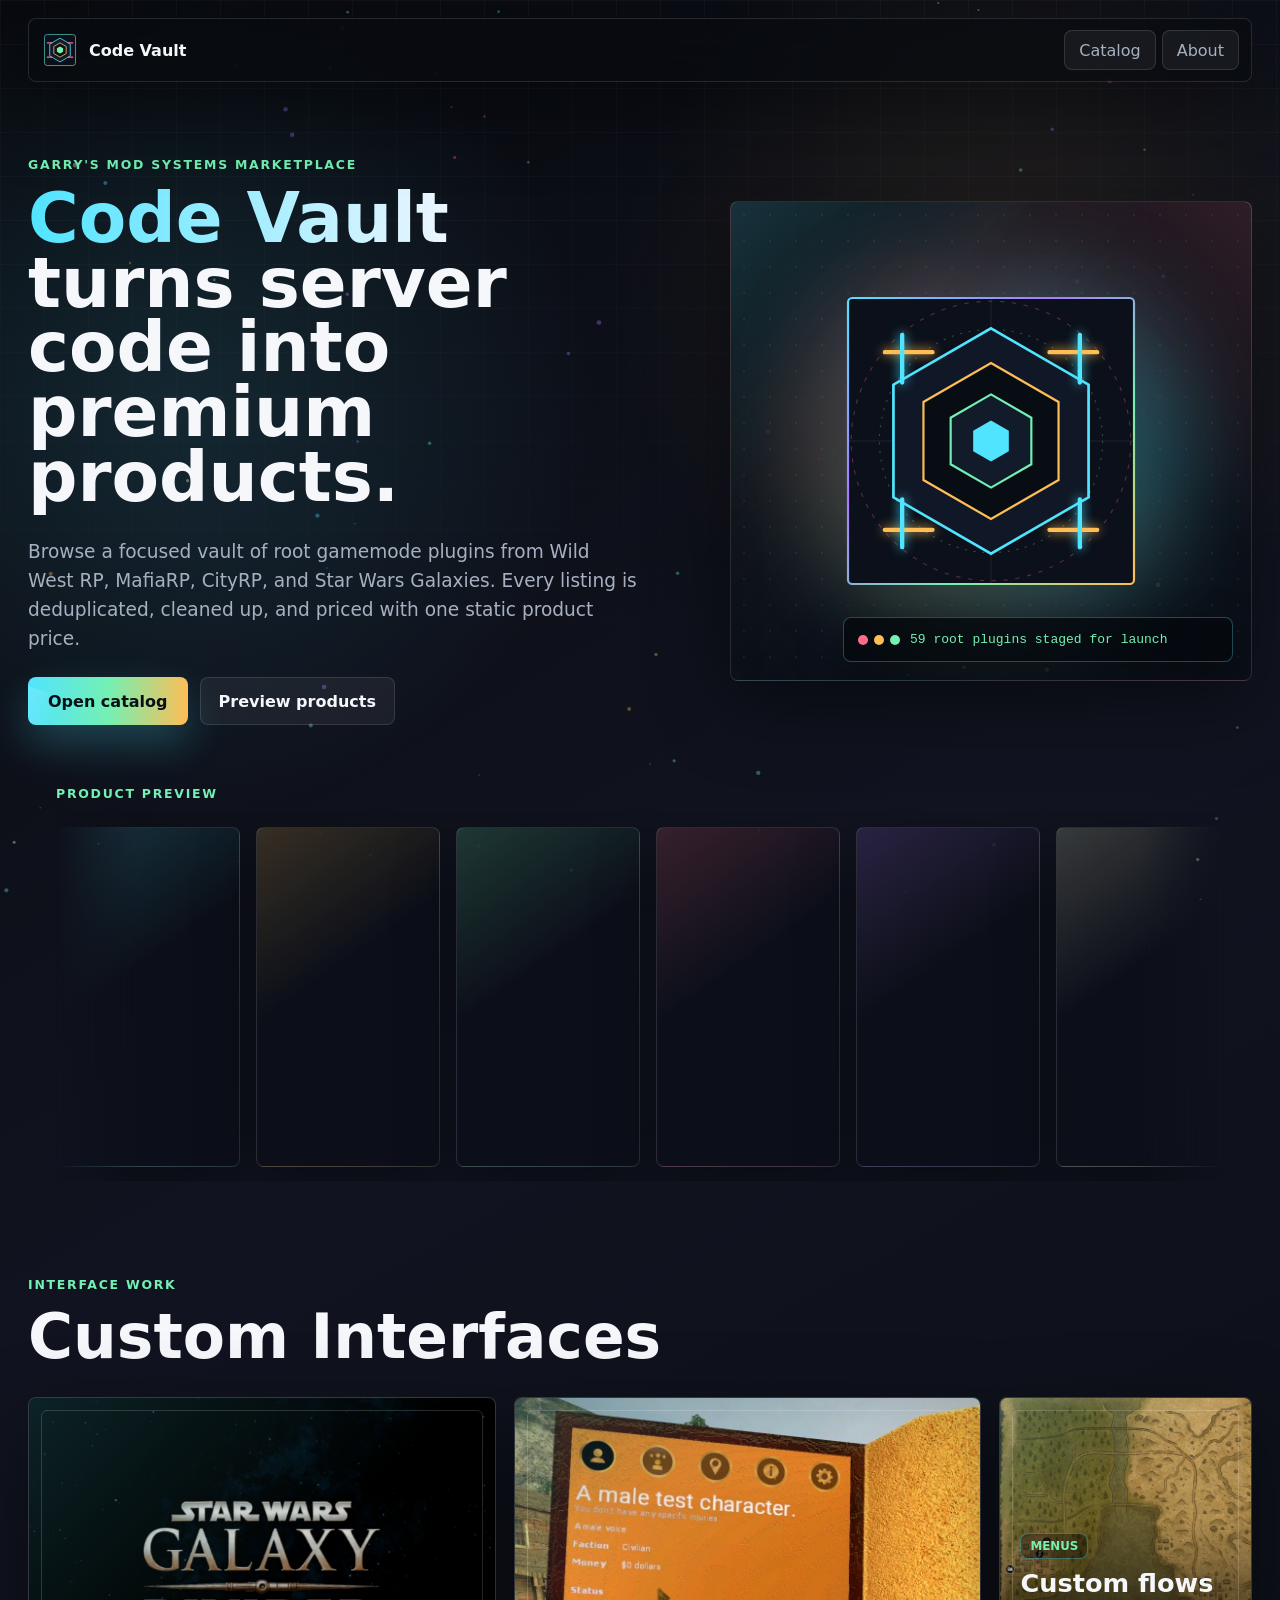
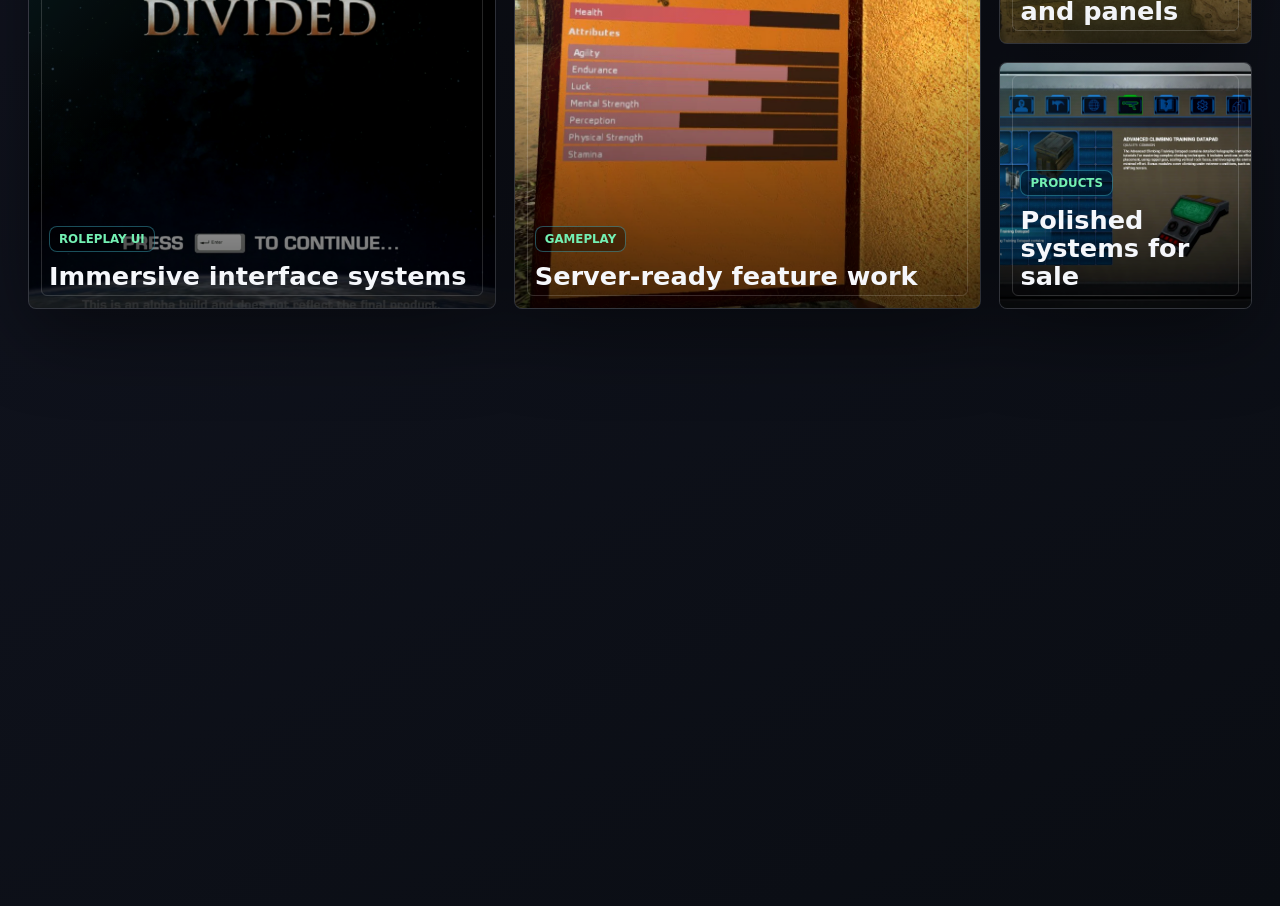
==== index.html @ c1f747a9 "Add files via upload" ====
<!doctype html>
<html lang="en">
  <head>
    <meta charset="utf-8" />
    <meta name="viewport" content="width=device-width, initial-scale=1" />
    <title>Code Vault</title>
    <meta name="description" content="Premium Garry's Mod roleplay systems, interfaces, and gameplay plugins from Code Vault." />
    <link rel="stylesheet" href="./styles.css" />
  </head>
  <body data-page="home">
    <canvas id="particle-field" aria-hidden="true"></canvas>
    <div class="scanline" aria-hidden="true"></div>
    <header class="site-shell hero">
      <nav class="topbar" aria-label="Code Vault navigation">
        <a class="brand" href="./index.html" aria-label="Code Vault home"><img src="./assets/plugin-vault-mark.svg" alt="" /><span>Code Vault</span></a>
        <div class="nav-actions"><a href="./catalog.html">Catalog</a><a href="#about">About</a></div>
      </nav>
      <section id="top" class="hero-grid home-hero-grid">
        <div class="hero-copy">
          <p class="eyebrow">Garry's Mod systems marketplace</p>
          <h1><span class="gradient-text">Code Vault</span> turns server code into premium products.</h1>
          <p class="hero-lede">Browse a focused vault of root gamemode plugins from Wild West RP, MafiaRP, CityRP, and Star Wars Galaxies. Every listing is deduplicated, cleaned up, and priced with one static product price.</p>
          <div class="hero-actions"><a class="shimmer-button" href="./catalog.html"><span>Open catalog</span></a><a class="ghost-button" href="#showcase">Preview products</a></div>
        </div>
        <div class="vault-visual home-vault" aria-label="Animated Code Vault graphic"><div class="border-beam"></div><img src="./assets/plugin-vault-core.svg" alt="" /><div class="terminal-card" aria-hidden="true"><span class="terminal-dot"></span><code id="terminal-line">59 root plugins staged for launch</code></div></div>
      </section>
      <div class="hero-product-preview centered-product-preview" id="showcase">
        <p class="eyebrow">Product preview</p>
        <section class="hero-carousel carousel-shell auto-carousel wide-carousel" aria-label="Featured product carousel">
          <div class="carousel-window"><div class="carousel-track auto-rail" data-carousel-track><article class="product-card visible carousel-card" style="--card-color: 80, 228, 255" data-product-card data-name="horses" data-price-min="24.99" data-status="storefront" data-search="horses rideable horses with saddlebag storage. frontier wwrp / wildwestrp / frontier_horses $24.99 wildwestrp">
  <div class="card-topline"><span class="product-icon"><svg viewBox="0 0 24 24" role="img" aria-hidden="true" fill="currentColor"><path d="M5 11 7 6h10l2 5 2 1v6h-2a2 2 0 0 1-4 0H9a2 2 0 0 1-4 0H3v-6l2-1Zm3-3-1.1 3h10.2L16 8H8Z"/></svg></span><span class="product-price">$24.99</span></div>
  <h3>Horses</h3>
  <p>Rideable horses with saddlebag storage.</p>
  <div class="product-meta"><span>wildwestrp</span><span>storefront</span></div>
  <button class="card-button" type="button" data-product-detail data-name="Horses" data-description="Rideable horses with saddlebag storage." data-price="$24.99" data-found="Frontier WWRP / wildwestrp / frontier_horses" data-notes="Root gamemode plugin.">View details</button>
</article>
<article class="product-card visible carousel-card" style="--card-color: 255, 189, 85" data-product-card data-name="guilds" data-price-min="24.99" data-status="storefront" data-search="guilds adds a custom player-facing interface/menu layer. wild west rp / wildwestrp / guilds $24.99 wildwestrp">
  <div class="card-topline"><span class="product-icon"><svg viewBox="0 0 24 24" role="img" aria-hidden="true" fill="currentColor"><path d="M4 12a8 8 0 1 1 16 0h-3a5 5 0 1 0-10 0H4Zm7 1h2v7h-2v-7Zm-5 2h3v5H6v-5Zm9 0h3v5h-3v-5Z"/></svg></span><span class="product-price">$24.99</span></div>
  <h3>Guilds</h3>
  <p>Adds a custom player-facing interface/menu layer.</p>
  <div class="product-meta"><span>wildwestrp</span><span>storefront</span></div>
  <button class="card-button" type="button" data-product-detail data-name="Guilds" data-description="Adds a custom player-facing interface/menu layer." data-price="$24.99" data-found="Wild West RP / wildwestrp / guilds" data-notes="Root gamemode plugin.">View details</button>
</article>
<article class="product-card visible carousel-card" style="--card-color: 115, 240, 179" data-product-card data-name="role-based character limits" data-price-min="24.99" data-status="storefront" data-search="role-based character limits overrides default character slot limits based on user group. frontier wwrp / wildwestrp-helixmain / charlimit $24.99 wildwestrp-helixmain">
  <div class="card-topline"><span class="product-icon"><svg viewBox="0 0 24 24" role="img" aria-hidden="true" fill="currentColor"><path d="M5 4h14v14H5V4Zm3 3v8h8V7H8Zm2 2h4v4h-4V9ZM3 20h18v2H3v-2Z"/></svg></span><span class="product-price">$24.99</span></div>
  <h3>Role-Based Character Limits</h3>
  <p>Overrides default character slot limits based on user group.</p>
  <div class="product-meta"><span>wildwestrp-helixmain</span><span>storefront</span></div>
  <button class="card-button" type="button" data-product-detail data-name="Role-Based Character Limits" data-description="Overrides default character slot limits based on user group." data-price="$24.99" data-found="Frontier WWRP / wildwestrp-helixmain / charlimit" data-notes="Root gamemode plugin.">View details</button>
</article>
<article class="product-card visible carousel-card" style="--card-color: 255, 107, 139" data-product-card data-name="group manager" data-price-min="24.99" data-status="storefront" data-search="group manager allow players to create their own in-game groups with custom name and roles. mafiarp / mafia_roleplay / groupmanager $24.99 mafia_roleplay">
  <div class="card-topline"><span class="product-icon"><svg viewBox="0 0 24 24" role="img" aria-hidden="true" fill="currentColor"><path d="M5 4h14v14H5V4Zm3 3v8h8V7H8Zm2 2h4v4h-4V9ZM3 20h18v2H3v-2Z"/></svg></span><span class="product-price">$24.99</span></div>
  <h3>Group Manager</h3>
  <p>Allow players to create their own in-game groups with custom name and roles.</p>
  <div class="product-meta"><span>mafia_roleplay</span><span>storefront</span></div>
  <button class="card-button" type="button" data-product-detail data-name="Group Manager" data-description="Allow players to create their own in-game groups with custom name and roles." data-price="$24.99" data-found="MafiaRP / mafia_roleplay / groupmanager" data-notes="Root gamemode plugin.">View details</button>
</article>
<article class="product-card visible carousel-card" style="--card-color: 169, 121, 255" data-product-card data-name="cocaine system" data-price-min="24.99" data-status="storefront" data-search="cocaine system adds cocaine system. mafiarp / mafia_roleplay / mafiarp_cocaine $24.99 mafia_roleplay">
  <div class="card-topline"><span class="product-icon"><svg viewBox="0 0 24 24" role="img" aria-hidden="true" fill="currentColor"><path d="M6 3h5l2 4-5 9H3l5-9-2-4Zm9 3 6 6-9 9-3-3 9-9-3-3Z"/></svg></span><span class="product-price">$24.99</span></div>
  <h3>Cocaine System</h3>
  <p>Adds cocaine system.</p>
  <div class="product-meta"><span>mafia_roleplay</span><span>storefront</span></div>
  <button class="card-button" type="button" data-product-detail data-name="Cocaine System" data-description="Adds cocaine system." data-price="$24.99" data-found="MafiaRP / mafia_roleplay / mafiarp_cocaine" data-notes="Root gamemode plugin.">View details</button>
</article>
<article class="product-card visible carousel-card" style="--card-color: 255, 247, 209" data-product-card data-name="mafiarp crafting" data-price-min="24.99" data-status="storefront" data-search="mafiarp crafting adds a better crafting solution to helix. mafiarp / mafia_roleplay / mafiarp_crafting $24.99 mafia_roleplay">
  <div class="card-topline"><span class="product-icon"><svg viewBox="0 0 24 24" role="img" aria-hidden="true" fill="currentColor"><path d="M6 3h5l2 4-5 9H3l5-9-2-4Zm9 3 6 6-9 9-3-3 9-9-3-3Z"/></svg></span><span class="product-price">$24.99</span></div>
  <h3>MafiaRP Crafting</h3>
  <p>Adds a better crafting solution to helix.</p>
  <div class="product-meta"><span>mafia_roleplay</span><span>storefront</span></div>
  <button class="card-button" type="button" data-product-detail data-name="MafiaRP Crafting" data-description="Adds a better crafting solution to helix." data-price="$24.99" data-found="MafiaRP / mafia_roleplay / mafiarp_crafting" data-notes="Root gamemode plugin.">View details</button>
</article>
<article class="product-card visible carousel-card" style="--card-color: 80, 228, 255" data-product-card data-name="meth system" data-price-min="24.99" data-status="storefront" data-search="meth system adds meth system. mafiarp / mafia_roleplay / mafiarp_meth $24.99 mafia_roleplay">
  <div class="card-topline"><span class="product-icon"><svg viewBox="0 0 24 24" role="img" aria-hidden="true" fill="currentColor"><path d="M6 3h5l2 4-5 9H3l5-9-2-4Zm9 3 6 6-9 9-3-3 9-9-3-3Z"/></svg></span><span class="product-price">$24.99</span></div>
  <h3>Meth System</h3>
  <p>Adds meth system.</p>
  <div class="product-meta"><span>mafia_roleplay</span><span>storefront</span></div>
  <button class="card-button" type="button" data-product-detail data-name="Meth System" data-description="Adds meth system." data-price="$24.99" data-found="MafiaRP / mafia_roleplay / mafiarp_meth" data-notes="Root gamemode plugin.">View details</button>
</article>
<article class="product-card visible carousel-card" style="--card-color: 255, 189, 85" data-product-card data-name="police armory" data-price-min="24.99" data-status="storefront" data-search="police armory provides a role-based armory with rank/flag restrictions. mafiarp / mafia_roleplay / mafiarp_police_armory $24.99 mafia_roleplay">
  <div class="card-topline"><span class="product-icon"><svg viewBox="0 0 24 24" role="img" aria-hidden="true" fill="currentColor"><path d="M12 2 5 5v5c0 4.4 2.8 8.4 7 10 4.2-1.6 7-5.6 7-10V5l-7-3Zm0 3 4 1.7V10c0 3-1.5 5.8-4 7.2C9.5 15.8 8 13 8 10V6.7L12 5Z"/></svg></span><span class="product-price">$24.99</span></div>
  <h3>Police Armory</h3>
  <p>Provides a role-based armory with rank/flag restrictions.</p>
  <div class="product-meta"><span>mafia_roleplay</span><span>storefront</span></div>
  <button class="card-button" type="button" data-product-detail data-name="Police Armory" data-description="Provides a role-based armory with rank/flag restrictions." data-price="$24.99" data-found="MafiaRP / mafia_roleplay / mafiarp_police_armory" data-notes="Root gamemode plugin.">View details</button>
</article>
<article class="product-card visible carousel-card" style="--card-color: 115, 240, 179" data-product-card data-name="police cad/interaction" data-price-min="24.99" data-status="storefront" data-search="police cad/interaction adds police cad/interaction functionality for the gamemode. mafiarp / mafia_roleplay / mafiarp_police_system $24.99 mafia_roleplay">
  <div class="card-topline"><span class="product-icon"><svg viewBox="0 0 24 24" role="img" aria-hidden="true" fill="currentColor"><path d="M12 2 5 5v5c0 4.4 2.8 8.4 7 10 4.2-1.6 7-5.6 7-10V5l-7-3Zm0 3 4 1.7V10c0 3-1.5 5.8-4 7.2C9.5 15.8 8 13 8 10V6.7L12 5Z"/></svg></span><span class="product-price">$24.99</span></div>
  <h3>Police CAD/Interaction</h3>
  <p>Adds police cad/interaction functionality for the gamemode.</p>
  <div class="product-meta"><span>mafia_roleplay</span><span>storefront</span></div>
  <button class="card-button" type="button" data-product-detail data-name="Police CAD/Interaction" data-description="Adds police cad/interaction functionality for the gamemode." data-price="$24.99" data-found="MafiaRP / mafia_roleplay / mafiarp_police_system" data-notes="Root gamemode plugin.">View details</button>
</article>
<article class="product-card visible carousel-card" style="--card-color: 255, 107, 139" data-product-card data-name="properties system" data-price-min="24.99" data-status="storefront" data-search="properties system adds properties system functionality for the gamemode. mafiarp / mafia_roleplay / mafiarp_property_system $24.99 mafia_roleplay">
  <div class="card-topline"><span class="product-icon"><svg viewBox="0 0 24 24" role="img" aria-hidden="true" fill="currentColor"><path d="M5 4h14v14H5V4Zm3 3v8h8V7H8Zm2 2h4v4h-4V9ZM3 20h18v2H3v-2Z"/></svg></span><span class="product-price">$24.99</span></div>
  <h3>Properties System</h3>
  <p>Adds properties system functionality for the gamemode.</p>
  <div class="product-meta"><span>mafia_roleplay</span><span>storefront</span></div>
  <button class="card-button" type="button" data-product-detail data-name="Properties System" data-description="Adds properties system functionality for the gamemode." data-price="$24.99" data-found="MafiaRP / mafia_roleplay / mafiarp_property_system" data-notes="Root gamemode plugin.">View details</button>
</article>
<article class="product-card visible carousel-card" style="--card-color: 169, 121, 255" data-product-card data-name="telecommunications" data-price-min="24.99" data-status="storefront" data-search="telecommunications adds phones, pagers, payphones and more. mafiarp / mafia_roleplay / mafiarp_radio $24.99 mafia_roleplay">
  <div class="card-topline"><span class="product-icon"><svg viewBox="0 0 24 24" role="img" aria-hidden="true" fill="currentColor"><path d="M5 4h14v14H5V4Zm3 3v8h8V7H8Zm2 2h4v4h-4V9ZM3 20h18v2H3v-2Z"/></svg></span><span class="product-price">$24.99</span></div>
  <h3>Telecommunications</h3>
  <p>Adds phones, pagers, payphones and more.</p>
  <div class="product-meta"><span>mafia_roleplay</span><span>storefront</span></div>
  <button class="card-button" type="button" data-product-detail data-name="Telecommunications" data-description="Adds phones, pagers, payphones and more." data-price="$24.99" data-found="MafiaRP / mafia_roleplay / mafiarp_radio" data-notes="Root gamemode plugin.">View details</button>
</article>
<article class="product-card visible carousel-card" style="--card-color: 255, 247, 209" data-product-card data-name="realistic bank" data-price-min="24.99" data-status="storefront" data-search="realistic bank adds realistic bank functionality for the gamemode. mafiarp / mafia_roleplay / realistic_bank $24.99 mafia_roleplay">
  <div class="card-topline"><span class="product-icon"><svg viewBox="0 0 24 24" role="img" aria-hidden="true" fill="currentColor"><path d="M12 2 4 5v6c0 5 3.4 8.4 8 11 4.6-2.6 8-6 8-11V5l-8-3Zm0 4 4 1.5V11c0 2.7-1.5 4.8-4 6.6-2.5-1.8-4-3.9-4-6.6V7.5L12 6Z"/></svg></span><span class="product-price">$24.99</span></div>
  <h3>Realistic Bank</h3>
  <p>Adds realistic bank functionality for the gamemode.</p>
  <div class="product-meta"><span>mafia_roleplay</span><span>storefront</span></div>
  <button class="card-button" type="button" data-product-detail data-name="Realistic Bank" data-description="Adds realistic bank functionality for the gamemode." data-price="$24.99" data-found="MafiaRP / mafia_roleplay / realistic_bank" data-notes="Root gamemode plugin.">View details</button>
</article>
<article class="product-card visible carousel-card" style="--card-color: 80, 228, 255" data-product-card aria-hidden="true" data-name="horses" data-price-min="24.99" data-status="storefront" data-search="horses rideable horses with saddlebag storage. frontier wwrp / wildwestrp / frontier_horses $24.99 wildwestrp">
  <div class="card-topline"><span class="product-icon"><svg viewBox="0 0 24 24" role="img" aria-hidden="true" fill="currentColor"><path d="M5 11 7 6h10l2 5 2 1v6h-2a2 2 0 0 1-4 0H9a2 2 0 0 1-4 0H3v-6l2-1Zm3-3-1.1 3h10.2L16 8H8Z"/></svg></span><span class="product-price">$24.99</span></div>
  <h3>Horses</h3>
  <p>Rideable horses with saddlebag storage.</p>
  <div class="product-meta"><span>wildwestrp</span><span>storefront</span></div>
  <button class="card-button" type="button" data-product-detail data-name="Horses" data-description="Rideable horses with saddlebag storage." data-price="$24.99" data-found="Frontier WWRP / wildwestrp / frontier_horses" data-notes="Root gamemode plugin.">View details</button>
</article>
<article class="product-card visible carousel-card" style="--card-color: 255, 189, 85" data-product-card aria-hidden="true" data-name="guilds" data-price-min="24.99" data-status="storefront" data-search="guilds adds a custom player-facing interface/menu layer. wild west rp / wildwestrp / guilds $24.99 wildwestrp">
  <div class="card-topline"><span class="product-icon"><svg viewBox="0 0 24 24" role="img" aria-hidden="true" fill="currentColor"><path d="M4 12a8 8 0 1 1 16 0h-3a5 5 0 1 0-10 0H4Zm7 1h2v7h-2v-7Zm-5 2h3v5H6v-5Zm9 0h3v5h-3v-5Z"/></svg></span><span class="product-price">$24.99</span></div>
  <h3>Guilds</h3>
  <p>Adds a custom player-facing interface/menu layer.</p>
  <div class="product-meta"><span>wildwestrp</span><span>storefront</span></div>
  <button class="card-button" type="button" data-product-detail data-name="Guilds" data-description="Adds a custom player-facing interface/menu layer." data-price="$24.99" data-found="Wild West RP / wildwestrp / guilds" data-notes="Root gamemode plugin.">View details</button>
</article>
<article class="product-card visible carousel-card" style="--card-color: 115, 240, 179" data-product-card aria-hidden="true" data-name="role-based character limits" data-price-min="24.99" data-status="storefront" data-search="role-based character limits overrides default character slot limits based on user group. frontier wwrp / wildwestrp-helixmain / charlimit $24.99 wildwestrp-helixmain">
  <div class="card-topline"><span class="product-icon"><svg viewBox="0 0 24 24" role="img" aria-hidden="true" fill="currentColor"><path d="M5 4h14v14H5V4Zm3 3v8h8V7H8Zm2 2h4v4h-4V9ZM3 20h18v2H3v-2Z"/></svg></span><span class="product-price">$24.99</span></div>
  <h3>Role-Based Character Limits</h3>
  <p>Overrides default character slot limits based on user group.</p>
  <div class="product-meta"><span>wildwestrp-helixmain</span><span>storefront</span></div>
  <button class="card-button" type="button" data-product-detail data-name="Role-Based Character Limits" data-description="Overrides default character slot limits based on user group." data-price="$24.99" data-found="Frontier WWRP / wildwestrp-helixmain / charlimit" data-notes="Root gamemode plugin.">View details</button>
</article>
<article class="product-card visible carousel-card" style="--card-color: 255, 107, 139" data-product-card aria-hidden="true" data-name="group manager" data-price-min="24.99" data-status="storefront" data-search="group manager allow players to create their own in-game groups with custom name and roles. mafiarp / mafia_roleplay / groupmanager $24.99 mafia_roleplay">
  <div class="card-topline"><span class="product-icon"><svg viewBox="0 0 24 24" role="img" aria-hidden="true" fill="currentColor"><path d="M5 4h14v14H5V4Zm3 3v8h8V7H8Zm2 2h4v4h-4V9ZM3 20h18v2H3v-2Z"/></svg></span><span class="product-price">$24.99</span></div>
  <h3>Group Manager</h3>
  <p>Allow players to create their own in-game groups with custom name and roles.</p>
  <div class="product-meta"><span>mafia_roleplay</span><span>storefront</span></div>
  <button class="card-button" type="button" data-product-detail data-name="Group Manager" data-description="Allow players to create their own in-game groups with custom name and roles." data-price="$24.99" data-found="MafiaRP / mafia_roleplay / groupmanager" data-notes="Root gamemode plugin.">View details</button>
</article>
<article class="product-card visible carousel-card" style="--card-color: 169, 121, 255" data-product-card aria-hidden="true" data-name="cocaine system" data-price-min="24.99" data-status="storefront" data-search="cocaine system adds cocaine system. mafiarp / mafia_roleplay / mafiarp_cocaine $24.99 mafia_roleplay">
  <div class="card-topline"><span class="product-icon"><svg viewBox="0 0 24 24" role="img" aria-hidden="true" fill="currentColor"><path d="M6 3h5l2 4-5 9H3l5-9-2-4Zm9 3 6 6-9 9-3-3 9-9-3-3Z"/></svg></span><span class="product-price">$24.99</span></div>
  <h3>Cocaine System</h3>
  <p>Adds cocaine system.</p>
  <div class="product-meta"><span>mafia_roleplay</span><span>storefront</span></div>
  <button class="card-button" type="button" data-product-detail data-name="Cocaine System" data-description="Adds cocaine system." data-price="$24.99" data-found="MafiaRP / mafia_roleplay / mafiarp_cocaine" data-notes="Root gamemode plugin.">View details</button>
</article>
<article class="product-card visible carousel-card" style="--card-color: 255, 247, 209" data-product-card aria-hidden="true" data-name="mafiarp crafting" data-price-min="24.99" data-status="storefront" data-search="mafiarp crafting adds a better crafting solution to helix. mafiarp / mafia_roleplay / mafiarp_crafting $24.99 mafia_roleplay">
  <div class="card-topline"><span class="product-icon"><svg viewBox="0 0 24 24" role="img" aria-hidden="true" fill="currentColor"><path d="M6 3h5l2 4-5 9H3l5-9-2-4Zm9 3 6 6-9 9-3-3 9-9-3-3Z"/></svg></span><span class="product-price">$24.99</span></div>
  <h3>MafiaRP Crafting</h3>
  <p>Adds a better crafting solution to helix.</p>
  <div class="product-meta"><span>mafia_roleplay</span><span>storefront</span></div>
  <button class="card-button" type="button" data-product-detail data-name="MafiaRP Crafting" data-description="Adds a better crafting solution to helix." data-price="$24.99" data-found="MafiaRP / mafia_roleplay / mafiarp_crafting" data-notes="Root gamemode plugin.">View details</button>
</article>
<article class="product-card visible carousel-card" style="--card-color: 80, 228, 255" data-product-card aria-hidden="true" data-name="meth system" data-price-min="24.99" data-status="storefront" data-search="meth system adds meth system. mafiarp / mafia_roleplay / mafiarp_meth $24.99 mafia_roleplay">
  <div class="card-topline"><span class="product-icon"><svg viewBox="0 0 24 24" role="img" aria-hidden="true" fill="currentColor"><path d="M6 3h5l2 4-5 9H3l5-9-2-4Zm9 3 6 6-9 9-3-3 9-9-3-3Z"/></svg></span><span class="product-price">$24.99</span></div>
  <h3>Meth System</h3>
  <p>Adds meth system.</p>
  <div class="product-meta"><span>mafia_roleplay</span><span>storefront</span></div>
  <button class="card-button" type="button" data-product-detail data-name="Meth System" data-description="Adds meth system." data-price="$24.99" data-found="MafiaRP / mafia_roleplay / mafiarp_meth" data-notes="Root gamemode plugin.">View details</button>
</article>
<article class="product-card visible carousel-card" style="--card-color: 255, 189, 85" data-product-card aria-hidden="true" data-name="police armory" data-price-min="24.99" data-status="storefront" data-search="police armory provides a role-based armory with rank/flag restrictions. mafiarp / mafia_roleplay / mafiarp_police_armory $24.99 mafia_roleplay">
  <div class="card-topline"><span class="product-icon"><svg viewBox="0 0 24 24" role="img" aria-hidden="true" fill="currentColor"><path d="M12 2 5 5v5c0 4.4 2.8 8.4 7 10 4.2-1.6 7-5.6 7-10V5l-7-3Zm0 3 4 1.7V10c0 3-1.5 5.8-4 7.2C9.5 15.8 8 13 8 10V6.7L12 5Z"/></svg></span><span class="product-price">$24.99</span></div>
  <h3>Police Armory</h3>
  <p>Provides a role-based armory with rank/flag restrictions.</p>
  <div class="product-meta"><span>mafia_roleplay</span><span>storefront</span></div>
  <button class="card-button" type="button" data-product-detail data-name="Police Armory" data-description="Provides a role-based armory with rank/flag restrictions." data-price="$24.99" data-found="MafiaRP / mafia_roleplay / mafiarp_police_armory" data-notes="Root gamemode plugin.">View details</button>
</article>
<article class="product-card visible carousel-card" style="--card-color: 115, 240, 179" data-product-card aria-hidden="true" data-name="police cad/interaction" data-price-min="24.99" data-status="storefront" data-search="police cad/interaction adds police cad/interaction functionality for the gamemode. mafiarp / mafia_roleplay / mafiarp_police_system $24.99 mafia_roleplay">
  <div class="card-topline"><span class="product-icon"><svg viewBox="0 0 24 24" role="img" aria-hidden="true" fill="currentColor"><path d="M12 2 5 5v5c0 4.4 2.8 8.4 7 10 4.2-1.6 7-5.6 7-10V5l-7-3Zm0 3 4 1.7V10c0 3-1.5 5.8-4 7.2C9.5 15.8 8 13 8 10V6.7L12 5Z"/></svg></span><span class="product-price">$24.99</span></div>
  <h3>Police CAD/Interaction</h3>
  <p>Adds police cad/interaction functionality for the gamemode.</p>
  <div class="product-meta"><span>mafia_roleplay</span><span>storefront</span></div>
  <button class="card-button" type="button" data-product-detail data-name="Police CAD/Interaction" data-description="Adds police cad/interaction functionality for the gamemode." data-price="$24.99" data-found="MafiaRP / mafia_roleplay / mafiarp_police_system" data-notes="Root gamemode plugin.">View details</button>
</article>
<article class="product-card visible carousel-card" style="--card-color: 255, 107, 139" data-product-card aria-hidden="true" data-name="properties system" data-price-min="24.99" data-status="storefront" data-search="properties system adds properties system functionality for the gamemode. mafiarp / mafia_roleplay / mafiarp_property_system $24.99 mafia_roleplay">
  <div class="card-topline"><span class="product-icon"><svg viewBox="0 0 24 24" role="img" aria-hidden="true" fill="currentColor"><path d="M5 4h14v14H5V4Zm3 3v8h8V7H8Zm2 2h4v4h-4V9ZM3 20h18v2H3v-2Z"/></svg></span><span class="product-price">$24.99</span></div>
  <h3>Properties System</h3>
  <p>Adds properties system functionality for the gamemode.</p>
  <div class="product-meta"><span>mafia_roleplay</span><span>storefront</span></div>
  <button class="card-button" type="button" data-product-detail data-name="Properties System" data-description="Adds properties system functionality for the gamemode." data-price="$24.99" data-found="MafiaRP / mafia_roleplay / mafiarp_property_system" data-notes="Root gamemode plugin.">View details</button>
</article>
<article class="product-card visible carousel-card" style="--card-color: 169, 121, 255" data-product-card aria-hidden="true" data-name="telecommunications" data-price-min="24.99" data-status="storefront" data-search="telecommunications adds phones, pagers, payphones and more. mafiarp / mafia_roleplay / mafiarp_radio $24.99 mafia_roleplay">
  <div class="card-topline"><span class="product-icon"><svg viewBox="0 0 24 24" role="img" aria-hidden="true" fill="currentColor"><path d="M5 4h14v14H5V4Zm3 3v8h8V7H8Zm2 2h4v4h-4V9ZM3 20h18v2H3v-2Z"/></svg></span><span class="product-price">$24.99</span></div>
  <h3>Telecommunications</h3>
  <p>Adds phones, pagers, payphones and more.</p>
  <div class="product-meta"><span>mafia_roleplay</span><span>storefront</span></div>
  <button class="card-button" type="button" data-product-detail data-name="Telecommunications" data-description="Adds phones, pagers, payphones and more." data-price="$24.99" data-found="MafiaRP / mafia_roleplay / mafiarp_radio" data-notes="Root gamemode plugin.">View details</button>
</article>
<article class="product-card visible carousel-card" style="--card-color: 255, 247, 209" data-product-card aria-hidden="true" data-name="realistic bank" data-price-min="24.99" data-status="storefront" data-search="realistic bank adds realistic bank functionality for the gamemode. mafiarp / mafia_roleplay / realistic_bank $24.99 mafia_roleplay">
  <div class="card-topline"><span class="product-icon"><svg viewBox="0 0 24 24" role="img" aria-hidden="true" fill="currentColor"><path d="M12 2 4 5v6c0 5 3.4 8.4 8 11 4.6-2.6 8-6 8-11V5l-8-3Zm0 4 4 1.5V11c0 2.7-1.5 4.8-4 6.6-2.5-1.8-4-3.9-4-6.6V7.5L12 6Z"/></svg></span><span class="product-price">$24.99</span></div>
  <h3>Realistic Bank</h3>
  <p>Adds realistic bank functionality for the gamemode.</p>
  <div class="product-meta"><span>mafia_roleplay</span><span>storefront</span></div>
  <button class="card-button" type="button" data-product-detail data-name="Realistic Bank" data-description="Adds realistic bank functionality for the gamemode." data-price="$24.99" data-found="MafiaRP / mafia_roleplay / realistic_bank" data-notes="Root gamemode plugin.">View details</button>
</article></div></div>
        </section>
      </div>

    </header>
    <main>
      <section class="site-shell section-head work-head" id="work"><p class="eyebrow">Interface work</p><h2>Custom Interfaces</h2></section>
      <section class="site-shell work-gallery" aria-label="Code Vault work preview gallery">
        <figure class="work-shot work-shot-large"><img src="./assets/img/8.webp" alt="Custom roleplay interface preview" loading="lazy" /><figcaption><span>Roleplay UI</span><strong>Immersive interface systems</strong></figcaption></figure>
        <figure class="work-shot work-shot-tall"><img src="./assets/img/14.webp" alt="Gameplay system preview" loading="lazy" /><figcaption><span>Gameplay</span><strong>Server-ready feature work</strong></figcaption></figure>
        <figure class="work-shot"><img src="./assets/img/16.webp" alt="In-game menu preview" loading="lazy" /><figcaption><span>Menus</span><strong>Custom flows and panels</strong></figcaption></figure>
        <figure class="work-shot work-shot-wide"><img src="./assets/img/13.webp" alt="Custom product UI preview" loading="lazy" /><figcaption><span>Products</span><strong>Polished systems for sale</strong></figcaption></figure>
      </section>
      <section class="site-shell stats-band" aria-label="Code Vault summary"><div class="stat"><span class="stat-value">59</span><span class="stat-label">root plugins listed</span></div><div class="stat"><span class="stat-value">19</span><span class="stat-label">major systems</span></div><div class="stat"><span class="stat-value">5</span><span class="stat-label">gamemode sources</span></div><div class="stat"><span class="stat-value">1</span><span class="stat-label">static price each</span></div></section>
      <section class="site-shell launch-cta"><div><p class="eyebrow">Ready to browse</p><h2>See every approved root plugin in the catalog.</h2></div><a class="shimmer-button" href="./catalog.html"><span>View full catalog</span></a></section>
    </main>
    <dialog id="product-dialog"><button class="dialog-close" type="button" aria-label="Close product details"><svg viewBox="0 0 24 24" aria-hidden="true"><path d="M6.4 5 12 10.6 17.6 5 19 6.4 13.4 12 19 17.6 17.6 19 12 13.4 6.4 19 5 17.6 10.6 12 5 6.4 6.4 5Z"/></svg></button><div id="dialog-content"></div></dialog>
    <script src="./app.js?v=interfaces-15s" type="module"></script>
  </body>
</html>
---- styles.css ----
:root {
  color-scheme: dark;
  --bg: #080a0f;
  --panel: rgba(14, 18, 28, 0.78);
  --panel-strong: rgba(19, 25, 38, 0.95);
  --text: #f5f7fb;
  --muted: #a7b0c1;
  --line: rgba(255, 255, 255, 0.12);
  --cyan: #50e4ff;
  --amber: #ffbd55;
  --mint: #73f0b3;
  --rose: #ff6b8b;
  --violet: #a979ff;
  --radius: 8px;
  --shadow: 0 24px 80px rgba(0, 0, 0, 0.45);
  --shell: min(1320px, calc(100% - 56px));
  font-family:
    Inter, ui-sans-serif, system-ui, -apple-system, BlinkMacSystemFont, "Segoe UI",
    sans-serif;
}

* {
  box-sizing: border-box;
}

html {
  scroll-behavior: smooth;
}

body {
  margin: 0;
  min-height: 100vh;
  background:
    radial-gradient(circle at 14% 16%, rgba(80, 228, 255, 0.12), transparent 26rem),
    radial-gradient(circle at 78% 12%, rgba(255, 189, 85, 0.1), transparent 24rem),
    linear-gradient(150deg, #080a0f 0%, #111420 42%, #0a0d13 100%);
  color: var(--text);
  overflow-x: hidden;
}

body::before {
  position: fixed;
  inset: 0;
  z-index: -3;
  content: "";
  background-image:
    linear-gradient(rgba(255, 255, 255, 0.035) 1px, transparent 1px),
    linear-gradient(90deg, rgba(255, 255, 255, 0.035) 1px, transparent 1px);
  background-size: 44px 44px;
  mask-image: linear-gradient(to bottom, rgba(0, 0, 0, 0.85), transparent 88%);
}

a {
  color: inherit;
  text-decoration: none;
}

button,
input,
select {
  font: inherit;
}

button {
  cursor: pointer;
}

#particle-field {
  position: fixed;
  inset: 0;
  z-index: -2;
  opacity: 0.78;
}

.scanline {
  position: fixed;
  inset: 0;
  z-index: -1;
  pointer-events: none;
  background: linear-gradient(
    to bottom,
    transparent,
    transparent 48%,
    rgba(255, 255, 255, 0.035) 49%,
    transparent 50%,
    transparent
  );
  background-size: 100% 8px;
  opacity: 0.34;
}

.site-shell {
  width: var(--shell);
  margin-inline: auto;
}

.hero {
  padding-top: 18px;
}

.topbar {
  position: sticky;
  top: 14px;
  z-index: 10;
  display: flex;
  align-items: center;
  justify-content: space-between;
  min-height: 64px;
  padding: 10px 12px;
  border: 1px solid var(--line);
  border-radius: var(--radius);
  background: rgba(8, 10, 15, 0.7);
  backdrop-filter: blur(18px);
  box-shadow: var(--shadow);
}

.brand,
.nav-actions,
.hero-actions,
.card-topline,
.product-meta,
.segmented {
  display: flex;
  align-items: center;
}

.brand {
  gap: 10px;
  font-weight: 800;
  letter-spacing: 0;
}

.brand img {
  width: 38px;
  height: 38px;
}

.nav-actions {
  gap: 6px;
}

.nav-actions a,
.ghost-button,
.card-button,
.segmented button,
.select-box select {
  min-height: 40px;
  border: 1px solid var(--line);
  border-radius: var(--radius);
  color: var(--text);
  background: rgba(255, 255, 255, 0.055);
}

.nav-actions a {
  display: grid;
  place-items: center;
  padding: 0 14px;
  color: var(--muted);
  transition: color 180ms ease, border-color 180ms ease, background 180ms ease;
}

.nav-actions a:hover {
  color: var(--text);
  border-color: rgba(80, 228, 255, 0.6);
  background: rgba(80, 228, 255, 0.1);
}

.hero-grid {
  display: grid;
  grid-template-columns: minmax(0, 1.08fr) minmax(420px, 0.92fr);
  gap: clamp(46px, 7vw, 96px);
  align-items: center;
  min-height: clamp(620px, 82vh, 820px);
  padding: 34px 0 54px;
}

.catalog-hero {
  padding-top: 18px;
}

.catalog-title {
  padding: 78px 0 40px;
}

.catalog-title h1 {
  max-width: 940px;
}

.eyebrow {
  margin: 0 0 14px;
  color: var(--mint);
  font-size: 0.78rem;
  font-weight: 800;
  text-transform: uppercase;
  letter-spacing: 0.14em;
}

h1,
h2,
h3,
p {
  margin-top: 0;
}

h1 {
  max-width: 870px;
  margin-bottom: 28px;
  font-size: clamp(3rem, 5.4vw, 5.9rem);
  line-height: 0.92;
  letter-spacing: 0;
}

.home-hero-grid h1 {
  max-width: 720px;
  line-height: 0.94;
}

h2 {
  margin-bottom: 14px;
  font-size: clamp(2rem, 4.8vw, 4rem);
  line-height: 1;
  letter-spacing: 0;
}

h3 {
  font-size: 1.08rem;
  line-height: 1.14;
  letter-spacing: 0;
}

.gradient-text {
  display: block;
  color: transparent;
  background: linear-gradient(90deg, var(--cyan), #f8f7ff, var(--amber), var(--rose));
  background-size: 220% 100%;
  -webkit-background-clip: text;
  background-clip: text;
  animation: gradient-pan 8s ease-in-out infinite alternate;
}

.hero-lede {
  max-width: 690px;
  color: var(--muted);
  font-size: clamp(0.98rem, 1.45vw, 1.16rem);
  line-height: 1.55;
}

.hero-actions {
  gap: 12px;
  flex-wrap: wrap;
  margin-top: 24px;
}

.hero-product-preview {
  width: min(680px, 100%);
  margin-top: 18px;
}

.centered-product-preview {
  width: min(1560px, calc(100% - 56px));
  margin: -34px auto 72px;
}

.hero-product-preview .eyebrow {
  margin-bottom: 12px;
}

.shimmer-button,
.ghost-button {
  position: relative;
  display: inline-grid;
  place-items: center;
  min-height: 48px;
  padding: 0 20px;
  border-radius: var(--radius);
  font-weight: 800;
}

.shimmer-button {
  overflow: hidden;
  color: #061016;
  background: linear-gradient(92deg, var(--cyan), var(--mint), var(--amber));
  box-shadow: 0 18px 40px rgba(80, 228, 255, 0.24);
}

.shimmer-button::before {
  position: absolute;
  inset: -60% -40%;
  content: "";
  background: linear-gradient(90deg, transparent, rgba(255, 255, 255, 0.68), transparent);
  transform: translateX(-70%) rotate(18deg);
  animation: shimmer 2.7s linear infinite;
}

.shimmer-button span {
  position: relative;
}

.ghost-button {
  padding-inline: 18px;
  color: var(--text);
}

.vault-visual {
  position: relative;
  min-height: 480px;
  display: grid;
  place-items: center;
  border: 1px solid var(--line);
  border-radius: var(--radius);
  background:
    linear-gradient(135deg, rgba(80, 228, 255, 0.16), transparent 32%),
    linear-gradient(225deg, rgba(255, 107, 139, 0.14), transparent 35%),
    rgba(10, 14, 22, 0.72);
  box-shadow: var(--shadow);
  overflow: hidden;
}

.home-vault {
  isolation: isolate;
}

.home-vault::after {
  position: absolute;
  inset: 12%;
  z-index: -1;
  content: "";
  border-radius: 999px;
  background: conic-gradient(from 90deg, rgba(80, 228, 255, 0.22), rgba(255, 189, 85, 0.18), rgba(255, 107, 139, 0.2), rgba(80, 228, 255, 0.22));
  filter: blur(42px);
  animation: slow-spin 18s linear infinite;
}

.vault-visual::before {
  position: absolute;
  inset: 0;
  content: "";
  background-image:
    radial-gradient(circle, rgba(255, 255, 255, 0.16) 1px, transparent 1.5px),
    linear-gradient(130deg, transparent 10%, rgba(255, 255, 255, 0.08), transparent 50%);
  background-size: 26px 26px, 100% 100%;
  opacity: 0.35;
}

.vault-visual img {
  position: relative;
  width: min(76%, 390px);
  filter: drop-shadow(0 24px 70px rgba(80, 228, 255, 0.2));
  animation: float-core 5s ease-in-out infinite;
}

.border-beam {
  position: absolute;
  inset: 0;
  border-radius: inherit;
  pointer-events: none;
}

.border-beam::before {
  position: absolute;
  inset: -2px;
  content: "";
  border-radius: inherit;
  background: conic-gradient(from var(--beam-angle), transparent, var(--cyan), var(--amber), transparent 34%);
  animation: beam-spin 4.5s linear infinite;
  mask: linear-gradient(#000 0 0) content-box, linear-gradient(#000 0 0);
  mask-composite: exclude;
  padding: 2px;
}

.terminal-card {
  position: absolute;
  right: 18px;
  bottom: 18px;
  display: flex;
  align-items: center;
  gap: 10px;
  width: min(390px, calc(100% - 36px));
  padding: 14px;
  border: 1px solid rgba(80, 228, 255, 0.3);
  border-radius: var(--radius);
  background: rgba(4, 8, 13, 0.8);
  color: var(--mint);
  box-shadow: 0 18px 46px rgba(0, 0, 0, 0.42);
  backdrop-filter: blur(14px);
}

.terminal-dot {
  width: 10px;
  height: 10px;
  border-radius: 999px;
  background: var(--rose);
  box-shadow: 16px 0 0 var(--amber), 32px 0 0 var(--mint);
}

.terminal-card code {
  margin-left: 32px;
  overflow: hidden;
  color: inherit;
  text-overflow: ellipsis;
  white-space: nowrap;
}

.stats-band {
  display: grid;
  grid-template-columns: repeat(4, 1fr);
  border: 1px solid var(--line);
  border-radius: var(--radius);
  background: rgba(255, 255, 255, 0.045);
  backdrop-filter: blur(16px);
  transform: translateY(-24px);
}

.stat {
  min-height: 120px;
  padding: 24px;
  border-right: 1px solid var(--line);
}

.stat:last-child {
  border-right: 0;
}

.stat-value {
  display: block;
  color: var(--text);
  font-size: clamp(2.2rem, 4vw, 4rem);
  font-weight: 900;
  line-height: 0.9;
}

.stat-label {
  display: block;
  margin-top: 12px;
  color: var(--muted);
  font-size: 0.9rem;
}

.marquee-wrap {
  width: 100%;
  margin: 70px 0 58px;
  overflow: hidden;
  border-block: 1px solid var(--line);
  background: rgba(255, 255, 255, 0.035);
}

.marquee {
  display: flex;
  width: max-content;
  gap: 14px;
  padding: 16px 0;
  animation: marquee 34s linear infinite;
}

.marquee span {
  display: inline-flex;
  align-items: center;
  min-height: 36px;
  padding: 0 14px;
  border: 1px solid var(--line);
  border-radius: var(--radius);
  color: #071016;
  background: linear-gradient(90deg, var(--cyan), var(--mint), var(--amber));
  font-weight: 850;
}

.section-head {
  margin-top: 96px;
  margin-bottom: 30px;
}

.section-head h2 {
  max-width: 760px;
}

.section-head.compact {
  margin-top: 0;
}

.control-panel {
  display: grid;
  grid-template-columns: minmax(260px, 1fr) auto minmax(190px, 230px);
  gap: 12px;
  align-items: end;
  padding: 14px;
  border: 1px solid var(--line);
  border-radius: var(--radius);
  background: rgba(8, 10, 15, 0.68);
  backdrop-filter: blur(18px);
}

.search-box,
.select-box {
  display: grid;
  gap: 8px;
}

.search-box span,
.select-box span {
  color: var(--muted);
  font-size: 0.78rem;
  font-weight: 800;
  text-transform: uppercase;
}

.search-box input,
.select-box select {
  width: 100%;
  min-height: 48px;
  padding: 0 14px;
  border: 1px solid var(--line);
  border-radius: var(--radius);
  color: var(--text);
  outline: 0;
  background: rgba(255, 255, 255, 0.06);
}

.search-box input:focus,
.select-box select:focus {
  border-color: rgba(80, 228, 255, 0.7);
  box-shadow: 0 0 0 4px rgba(80, 228, 255, 0.12);
}

.segmented {
  gap: 6px;
  padding: 4px;
  border: 1px solid var(--line);
  border-radius: var(--radius);
  background: rgba(255, 255, 255, 0.04);
}

.segmented button {
  min-height: 42px;
  padding: 0 12px;
  color: var(--muted);
  white-space: nowrap;
}

.segmented button.active {
  color: #051016;
  border-color: transparent;
  background: linear-gradient(90deg, var(--cyan), var(--mint));
  font-weight: 900;
}

.catalog-meta {
  min-height: 32px;
  margin-top: 18px;
  color: var(--muted);
}

.product-grid {
  display: grid;
  grid-template-columns: repeat(3, minmax(0, 1fr));
  gap: 16px;
  padding-bottom: 68px;
}

.reveal {
  transform: translateY(28px);
  opacity: 0;
  transition: transform 700ms ease, opacity 700ms ease;
}

.reveal.is-visible {
  transform: translateY(0);
  opacity: 1;
}

.product-card {
  position: relative;
  display: flex;
  min-height: 310px;
  flex-direction: column;
  padding: 18px;
  border: 1px solid var(--line);
  border-radius: var(--radius);
  background:
    linear-gradient(145deg, rgba(var(--card-color), 0.18), transparent 42%),
    rgba(12, 16, 25, 0.86);
  box-shadow: 0 18px 55px rgba(0, 0, 0, 0.28);
  overflow: hidden;
  content-visibility: auto;
  contain-intrinsic-size: 310px;
  transform: translateY(0);
  opacity: 1;
  transition:
    transform 220ms ease,
    border-color 220ms ease,
    background 220ms ease;
}

.product-card[hidden] {
  display: none;
}

.product-card:hover {
  transform: translateY(-4px);
  border-color: rgba(var(--card-color), 0.7);
}

.product-card::before {
  position: absolute;
  inset: 0;
  content: "";
  background: linear-gradient(120deg, transparent 20%, rgba(255, 255, 255, 0.1), transparent 42%);
  transform: translateX(-100%);
  transition: transform 600ms ease;
}

.product-card:hover::before {
  transform: translateX(100%);
}

.card-topline {
  justify-content: space-between;
  gap: 10px;
  margin-bottom: 18px;
}

.product-icon {
  display: grid;
  place-items: center;
  width: 44px;
  height: 44px;
  border: 1px solid rgba(var(--card-color), 0.55);
  border-radius: var(--radius);
  background: rgba(var(--card-color), 0.16);
}

.product-icon svg {
  width: 28px;
  height: 28px;
}

.product-price,
.price-tag {
  display: inline-flex;
  align-items: center;
  min-height: 30px;
  padding: 0 10px;
  border-radius: var(--radius);
  color: #051016;
  background: linear-gradient(90deg, var(--amber), var(--mint));
  font-size: 0.82rem;
  font-weight: 900;
  white-space: nowrap;
}

.product-card h3 {
  margin-bottom: 10px;
  min-height: 2.3em;
}

.product-card p {
  color: var(--muted);
  line-height: 1.55;
}

.product-meta {
  flex-wrap: wrap;
  gap: 8px;
  margin-top: auto;
  padding-top: 18px;
}

.product-meta span {
  display: inline-flex;
  align-items: center;
  min-height: 28px;
  padding: 0 9px;
  border: 1px solid var(--line);
  border-radius: var(--radius);
  color: var(--muted);
  background: rgba(255, 255, 255, 0.05);
  font-size: 0.76rem;
  font-weight: 750;
}

.card-button {
  position: relative;
  z-index: 1;
  margin-top: 14px;
  width: 100%;
  color: var(--text);
  font-weight: 800;
  transition: border-color 180ms ease, color 180ms ease;
}

.card-button:hover {
  border-color: rgba(var(--card-color), 0.8);
  color: rgb(var(--card-color));
}

.review p {
  color: var(--muted);
  line-height: 1.6;
}

.review {
  display: grid;
  grid-template-columns: 0.8fr 1fr;
  gap: 30px;
  align-items: center;
  margin-bottom: 60px;
  padding: 28px;
  border: 1px solid rgba(255, 189, 85, 0.34);
  border-radius: var(--radius);
  background:
    linear-gradient(90deg, rgba(255, 189, 85, 0.14), transparent),
    rgba(255, 255, 255, 0.045);
}

.about-panel,
.launch-cta {
  display: grid;
  grid-template-columns: 0.92fr 1fr;
  gap: clamp(32px, 5vw, 72px);
  align-items: center;
  margin-top: 96px;
  padding: clamp(28px, 4vw, 58px);
  border: 1px solid var(--line);
  border-radius: var(--radius);
  background:
    linear-gradient(130deg, rgba(80, 228, 255, 0.12), transparent 38%),
    rgba(255, 255, 255, 0.045);
  backdrop-filter: blur(16px);
}

.about-panel p,
.launch-cta p {
  margin-bottom: 0;
  color: var(--muted);
  line-height: 1.7;
}

.work-head h2 {
  max-width: 960px;
}

.work-gallery {
  display: grid;
  grid-template-columns: minmax(0, 1fr) minmax(0, 1fr) minmax(190px, 0.54fr);
  grid-template-rows: repeat(2, minmax(0, 1fr));
  gap: 18px;
  min-height: clamp(390px, 40vw, 560px);
  margin-bottom: 50px;
}

.work-shot {
  position: relative;
  min-height: 0;
  margin: 0;
  border: 1px solid var(--line);
  border-radius: var(--radius);
  background: rgba(255, 255, 255, 0.045);
  box-shadow: var(--shadow);
  overflow: hidden;
  transform: translateZ(0);
}

.work-shot-large {
  grid-column: 1;
  grid-row: span 2;
}

.work-shot-tall {
  grid-column: 2;
  grid-row: span 2;
}

.work-shot-wide {
  grid-column: 3;
}

.work-shot img {
  width: 100%;
  height: 100%;
  min-height: inherit;
  object-fit: cover;
  object-position: center;
  filter: saturate(1.08) contrast(1.05);
  transform: scale(1.03);
  opacity: 1;
  transition: transform 700ms ease, filter 700ms ease, opacity 320ms ease;
}

.work-shot.is-swapping img {
  opacity: 0;
}

.work-shot-large img {
  object-position: 50% 45%;
}

.work-shot-tall img {
  object-position: 18% 50%;
}

.work-shot:nth-of-type(3) img {
  object-position: 50% 32%;
}

.work-shot:nth-of-type(4) img {
  object-position: 50% 42%;
}

.work-shot::before {
  position: absolute;
  inset: 0;
  z-index: 1;
  content: "";
  background:
    linear-gradient(to top, rgba(0, 0, 0, 0.78), transparent 52%),
    linear-gradient(135deg, rgba(80, 228, 255, 0.18), transparent 45%);
  opacity: 0.85;
  transition: opacity 400ms ease;
}

.work-shot::after {
  position: absolute;
  inset: 12px;
  z-index: 2;
  content: "";
  border: 1px solid rgba(255, 255, 255, 0.16);
  border-radius: calc(var(--radius) - 2px);
  pointer-events: none;
}

.work-shot:hover img {
  filter: saturate(1.2) contrast(1.1);
  transform: scale(1.08);
}

.work-shot:hover::before {
  opacity: 0.68;
}

.work-shot figcaption {
  position: absolute;
  left: 20px;
  right: 20px;
  bottom: 18px;
  z-index: 3;
  opacity: 1;
  transform: translateY(0);
  transition: opacity 320ms ease, transform 320ms ease;
}

.work-shot.is-swapping figcaption {
  opacity: 0;
  transform: translateY(8px);
}

.work-shot figcaption span {
  display: inline-flex;
  min-height: 26px;
  align-items: center;
  padding: 0 9px;
  border: 1px solid rgba(80, 228, 255, 0.34);
  border-radius: var(--radius);
  color: var(--mint);
  background: rgba(0, 0, 0, 0.34);
  font-size: 0.74rem;
  font-weight: 850;
  text-transform: uppercase;
}

.work-shot figcaption strong {
  display: block;
  margin-top: 10px;
  font-size: clamp(1.1rem, 2vw, 1.75rem);
  line-height: 1.1;
}

.carousel-shell {
  position: relative;
  width: 100%;
  margin: 0 0 110px;
  overflow: hidden;
}

.narrow-carousel {
  width: min(980px, calc(100% - 56px));
  margin-top: -22px;
  margin-bottom: 96px;
}

.hero-carousel.narrow-carousel {
  width: 100%;
  margin: 0;
}

.hero-carousel.wide-carousel {
  width: 100%;
  margin: 0;
  pointer-events: none;
}

.hero-carousel .carousel-window {
  border: 0;
  border-radius: 0;
  background: transparent;
  -webkit-mask-image: linear-gradient(90deg, transparent 0%, #000 7%, #000 93%, transparent 100%);
  mask-image: linear-gradient(90deg, transparent 0%, #000 7%, #000 93%, transparent 100%);
}

.hero-carousel .carousel-track {
  gap: 16px;
  padding: 14px 0;
  pointer-events: none;
  user-select: none;
}

.hero-carousel .auto-rail {
  --carousel-distance: 50%;
  --carousel-duration: 54s;
  animation: hero-product-rail var(--carousel-duration) linear infinite;
  transform: translate3d(0, 0, 0);
}

.hero-carousel .carousel-card {
  flex-basis: 184px;
  min-height: 228px;
  padding: 14px;
  box-shadow: 0 22px 60px rgba(0, 0, 0, 0.38);
}

.hero-carousel .product-icon {
  width: 34px;
  height: 34px;
}

.hero-carousel .product-icon svg {
  width: 18px;
  height: 18px;
}

.hero-carousel .product-price {
  min-height: 24px;
  padding: 0 7px;
  font-size: 0.66rem;
}

.hero-carousel .product-card h3 {
  min-height: auto;
  margin-bottom: 9px;
  font-size: 0.84rem;
}

.hero-carousel .product-card p {
  display: -webkit-box;
  min-height: 3.9em;
  overflow: hidden;
  -webkit-box-orient: vertical;
  -webkit-line-clamp: 3;
  font-size: 0.74rem;
}

.hero-carousel .product-meta {
  gap: 5px;
  padding-top: 9px;
}

.hero-carousel .product-meta span {
  min-height: 22px;
  padding: 0 6px;
  font-size: 0.56rem;
}

.hero-carousel .card-button {
  min-height: 32px;
  margin-top: 8px;
  font-size: 0.68rem;
  display: none;
}

.carousel-window {
  overflow: hidden;
  width: 100%;
  touch-action: none;
  user-select: none;
}

.carousel-track {
  display: flex;
  gap: 16px;
  width: max-content;
  will-change: transform;
}

.auto-rail {
  animation: product-rail 66s linear infinite;
}

.carousel-card {
  flex: 0 0 360px;
  min-height: 330px;
}

.carousel-fade {
  display: none;
}

.launch-cta {
  grid-template-columns: 1fr auto;
  margin-bottom: 64px;
}

.dialog-close svg {
  width: 20px;
  height: 20px;
  fill: currentColor;
}

dialog {
  width: min(760px, calc(100% - 30px));
  border: 1px solid rgba(80, 228, 255, 0.4);
  border-radius: var(--radius);
  color: var(--text);
  background: rgba(10, 14, 22, 0.97);
  box-shadow: var(--shadow);
}

dialog::backdrop {
  background: rgba(0, 0, 0, 0.72);
  backdrop-filter: blur(8px);
}

.dialog-close {
  position: absolute;
  top: 12px;
  right: 12px;
  width: 40px;
  height: 40px;
  border: 1px solid var(--line);
  border-radius: var(--radius);
  color: var(--text);
  background: rgba(255, 255, 255, 0.06);
  font-size: 1.6rem;
  line-height: 1;
}

#dialog-content {
  padding: 28px;
}

#dialog-content h2 {
  padding-right: 42px;
  font-size: clamp(2rem, 4vw, 3rem);
}

#dialog-content p {
  color: var(--muted);
  line-height: 1.7;
}

#dialog-content dl {
  display: grid;
  grid-template-columns: 120px 1fr;
  gap: 12px;
  margin: 26px 0 0;
}

#dialog-content dt {
  color: var(--muted);
  font-weight: 800;
}

#dialog-content dd {
  margin: 0;
}

@property --beam-angle {
  syntax: "<angle>";
  inherits: false;
  initial-value: 0deg;
}

@keyframes gradient-pan {
  from {
    background-position: 0% 50%;
  }
  to {
    background-position: 100% 50%;
  }
}

@keyframes shimmer {
  to {
    transform: translateX(90%) rotate(18deg);
  }
}

@keyframes float-core {
  0%,
  100% {
    transform: translateY(0) rotate(-1deg);
  }
  50% {
    transform: translateY(-14px) rotate(1deg);
  }
}

@keyframes beam-spin {
  to {
    --beam-angle: 360deg;
  }
}

@keyframes marquee {
  to {
    transform: translateX(-50%);
  }
}

@keyframes product-rail {
  to {
    transform: translateX(-50%);
  }
}

@keyframes hero-product-rail {
  to {
    transform: translate3d(calc(-1 * var(--carousel-distance)), 0, 0);
  }
}

@keyframes slow-spin {
  to {
    transform: rotate(360deg);
  }
}

@media (max-width: 980px) {
  .hero-grid,
  .review,
  .about-panel,
  .launch-cta {
    grid-template-columns: 1fr;
  }

  .hero-grid {
    min-height: auto;
  }

  .vault-visual {
    min-height: 420px;
  }

  .stats-band,
  .stat:nth-child(2) {
    border-right: 0;
  }

  .stat:nth-child(-n + 2) {
    border-bottom: 1px solid var(--line);
  }

  .control-panel {
    grid-template-columns: 1fr;
  }

  .work-gallery {
    grid-template-columns: 1fr 1fr;
    grid-template-rows: none;
    min-height: 0;
  }

  .work-shot-large,
  .work-shot-tall,
  .work-shot-wide {
    grid-column: auto;
    grid-row: auto;
    min-height: 300px;
  }

  .segmented {
    overflow-x: auto;
  }

  .product-grid {
    grid-template-columns: repeat(2, minmax(0, 1fr));
  }

  .centered-product-preview {
    width: min(100% - 22px, 1180px);
    margin-top: 10px;
  }

  .hero-carousel .carousel-card {
    flex-basis: 240px;
  }
}

@media (max-width: 650px) {
  .site-shell {
    width: min(100% - 22px, 1180px);
  }

  .topbar,
  .nav-actions {
    align-items: stretch;
  }

  .topbar {
    position: static;
    flex-direction: column;
    gap: 10px;
  }

  .nav-actions {
    width: 100%;
    display: grid;
    grid-template-columns: repeat(2, 1fr);
  }

  .nav-actions a {
    padding: 0 8px;
    font-size: 0.86rem;
  }

  h1 {
    font-size: clamp(3rem, 15vw, 4.8rem);
  }

  .vault-visual {
    min-height: 360px;
  }

  .hero-grid {
    padding-top: 44px;
    padding-bottom: 58px;
  }

  .stats-band {
    transform: none;
  }

  .work-gallery {
    grid-template-columns: 1fr;
    grid-template-rows: none;
  }

  .work-shot,
  .work-shot-large,
  .work-shot-tall,
  .work-shot-wide {
    min-height: 260px;
  }

  .carousel-card {
    flex-basis: 330px;
  }

  .hero-carousel .carousel-card {
    flex-basis: 260px;
  }

  .catalog-title {
    padding: 48px 0 30px;
  }

  .stats-band,
  .product-grid {
    grid-template-columns: 1fr;
  }

  .stat {
    border-right: 0;
    border-bottom: 1px solid var(--line);
  }

  .stat:last-child {
    border-bottom: 0;
  }

  .product-card {
    min-height: 280px;
  }

  #dialog-content dl {
    grid-template-columns: 1fr;
  }
}

@media (prefers-reduced-motion: reduce) {
  *,
  *::before,
  *::after {
    scroll-behavior: auto !important;
    animation-duration: 0.001ms !important;
    animation-iteration-count: 1 !important;
    transition-duration: 0.001ms !important;
  }

  .hero-carousel .auto-rail {
    animation-duration: var(--carousel-duration) !important;
    animation-iteration-count: infinite !important;
  }

  .work-shot img,
  .work-shot figcaption {
    transition-duration: 320ms !important;
  }
}
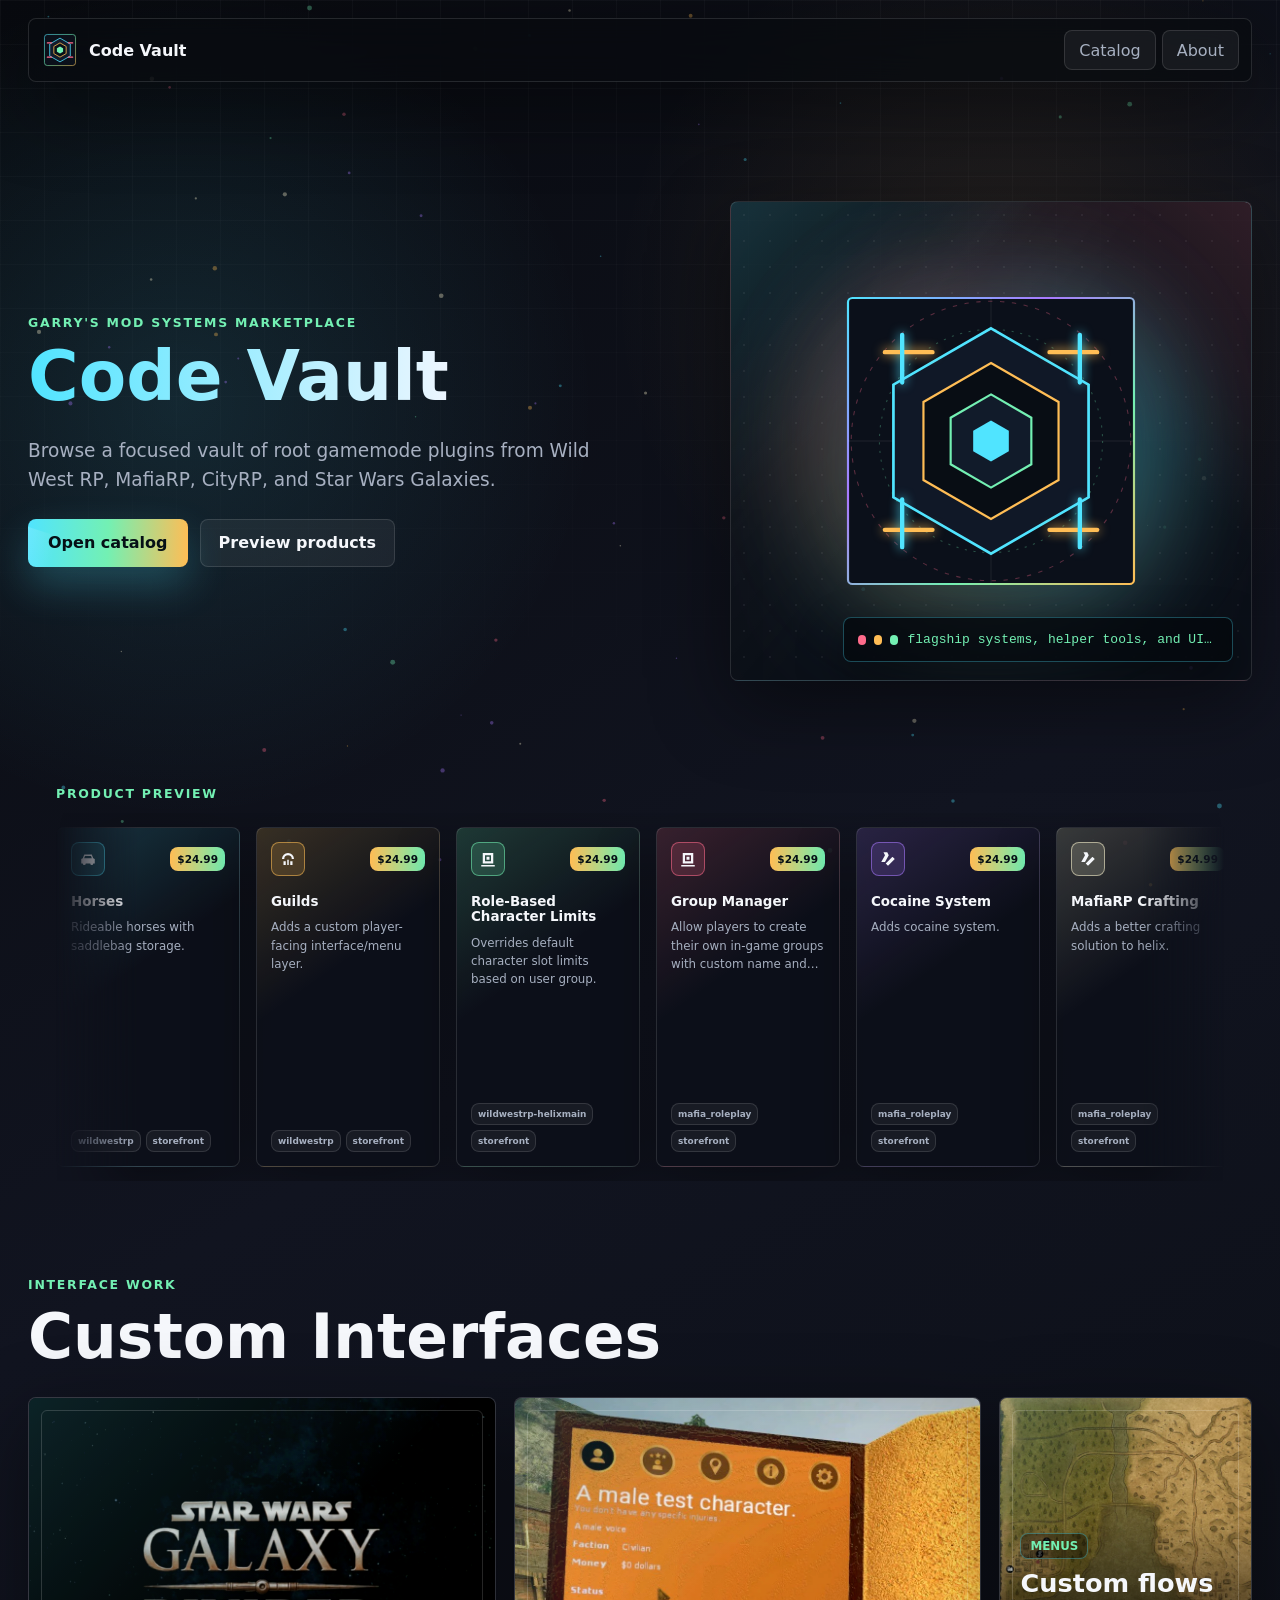
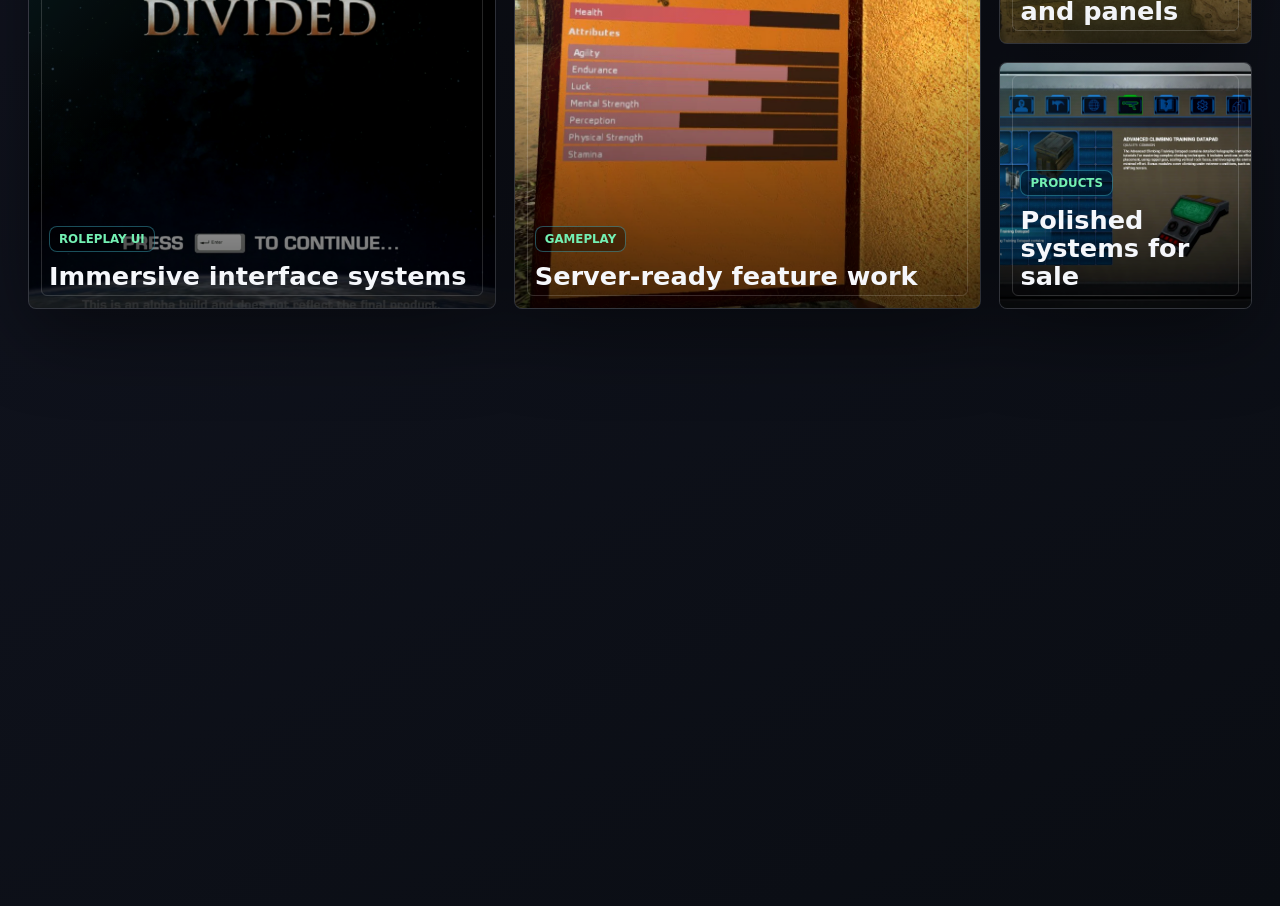
==== commit 55a37d21: "Update index." ====
--- a/index.html
+++ b/index.html
@@ -18,16 +18,16 @@
       <section id="top" class="hero-grid home-hero-grid">
         <div class="hero-copy">
           <p class="eyebrow">Garry's Mod systems marketplace</p>
-          <h1><span class="gradient-text">Code Vault</span> turns server code into premium products.</h1>
-          <p class="hero-lede">Browse a focused vault of root gamemode plugins from Wild West RP, MafiaRP, CityRP, and Star Wars Galaxies. Every listing is deduplicated, cleaned up, and priced with one static product price.</p>
+          <h1><span class="gradient-text">Code Vault</span></h1>
+          <p class="hero-lede">Browse a focused vault of root gamemode plugins from Wild West RP, MafiaRP, CityRP, and Star Wars Galaxies.</p>
           <div class="hero-actions"><a class="shimmer-button" href="./catalog.html"><span>Open catalog</span></a><a class="ghost-button" href="#showcase">Preview products</a></div>
         </div>
         <div class="vault-visual home-vault" aria-label="Animated Code Vault graphic"><div class="border-beam"></div><img src="./assets/plugin-vault-core.svg" alt="" /><div class="terminal-card" aria-hidden="true"><span class="terminal-dot"></span><code id="terminal-line">59 root plugins staged for launch</code></div></div>
       </section>
       <div class="hero-product-preview centered-product-preview" id="showcase">
-        <p class="eyebrow">Product preview</p>
-        <section class="hero-carousel carousel-shell auto-carousel wide-carousel" aria-label="Featured product carousel">
-          <div class="carousel-window"><div class="carousel-track auto-rail" data-carousel-track><article class="product-card visible carousel-card" style="--card-color: 80, 228, 255" data-product-card data-name="horses" data-price-min="24.99" data-status="storefront" data-search="horses rideable horses with saddlebag storage. frontier wwrp / wildwestrp / frontier_horses $24.99 wildwestrp">
+        <p class="eyebrow">Product preview</p>
+        <section class="hero-carousel carousel-shell auto-carousel wide-carousel" aria-label="Featured product carousel">
+          <div class="carousel-window"><div class="carousel-track auto-rail" data-carousel-track><article class="product-card visible carousel-card" style="--card-color: 80, 228, 255" data-product-card data-name="horses" data-price-min="24.99" data-status="storefront" data-search="horses rideable horses with saddlebag storage. frontier wwrp / wildwestrp / frontier_horses $24.99 wildwestrp">
   <div class="card-topline"><span class="product-icon"><svg viewBox="0 0 24 24" role="img" aria-hidden="true" fill="currentColor"><path d="M5 11 7 6h10l2 5 2 1v6h-2a2 2 0 0 1-4 0H9a2 2 0 0 1-4 0H3v-6l2-1Zm3-3-1.1 3h10.2L16 8H8Z"/></svg></span><span class="product-price">$24.99</span></div>
   <h3>Horses</h3>
   <p>Rideable horses with saddlebag storage.</p>
@@ -188,15 +188,15 @@
   <div class="product-meta"><span>mafia_roleplay</span><span>storefront</span></div>
   <button class="card-button" type="button" data-product-detail data-name="Telecommunications" data-description="Adds phones, pagers, payphones and more." data-price="$24.99" data-found="MafiaRP / mafia_roleplay / mafiarp_radio" data-notes="Root gamemode plugin.">View details</button>
 </article>
-<article class="product-card visible carousel-card" style="--card-color: 255, 247, 209" data-product-card aria-hidden="true" data-name="realistic bank" data-price-min="24.99" data-status="storefront" data-search="realistic bank adds realistic bank functionality for the gamemode. mafiarp / mafia_roleplay / realistic_bank $24.99 mafia_roleplay">
-  <div class="card-topline"><span class="product-icon"><svg viewBox="0 0 24 24" role="img" aria-hidden="true" fill="currentColor"><path d="M12 2 4 5v6c0 5 3.4 8.4 8 11 4.6-2.6 8-6 8-11V5l-8-3Zm0 4 4 1.5V11c0 2.7-1.5 4.8-4 6.6-2.5-1.8-4-3.9-4-6.6V7.5L12 6Z"/></svg></span><span class="product-price">$24.99</span></div>
-  <h3>Realistic Bank</h3>
-  <p>Adds realistic bank functionality for the gamemode.</p>
-  <div class="product-meta"><span>mafia_roleplay</span><span>storefront</span></div>
-  <button class="card-button" type="button" data-product-detail data-name="Realistic Bank" data-description="Adds realistic bank functionality for the gamemode." data-price="$24.99" data-found="MafiaRP / mafia_roleplay / realistic_bank" data-notes="Root gamemode plugin.">View details</button>
-</article></div></div>
-        </section>
-      </div>
+<article class="product-card visible carousel-card" style="--card-color: 255, 247, 209" data-product-card aria-hidden="true" data-name="realistic bank" data-price-min="24.99" data-status="storefront" data-search="realistic bank adds realistic bank functionality for the gamemode. mafiarp / mafia_roleplay / realistic_bank $24.99 mafia_roleplay">
+  <div class="card-topline"><span class="product-icon"><svg viewBox="0 0 24 24" role="img" aria-hidden="true" fill="currentColor"><path d="M12 2 4 5v6c0 5 3.4 8.4 8 11 4.6-2.6 8-6 8-11V5l-8-3Zm0 4 4 1.5V11c0 2.7-1.5 4.8-4 6.6-2.5-1.8-4-3.9-4-6.6V7.5L12 6Z"/></svg></span><span class="product-price">$24.99</span></div>
+  <h3>Realistic Bank</h3>
+  <p>Adds realistic bank functionality for the gamemode.</p>
+  <div class="product-meta"><span>mafia_roleplay</span><span>storefront</span></div>
+  <button class="card-button" type="button" data-product-detail data-name="Realistic Bank" data-description="Adds realistic bank functionality for the gamemode." data-price="$24.99" data-found="MafiaRP / mafia_roleplay / realistic_bank" data-notes="Root gamemode plugin.">View details</button>
+</article></div></div>
+        </section>
+      </div>
 
     </header>
     <main>
@@ -205,12 +205,12 @@
         <figure class="work-shot work-shot-large"><img src="./assets/img/8.webp" alt="Custom roleplay interface preview" loading="lazy" /><figcaption><span>Roleplay UI</span><strong>Immersive interface systems</strong></figcaption></figure>
         <figure class="work-shot work-shot-tall"><img src="./assets/img/14.webp" alt="Gameplay system preview" loading="lazy" /><figcaption><span>Gameplay</span><strong>Server-ready feature work</strong></figcaption></figure>
         <figure class="work-shot"><img src="./assets/img/16.webp" alt="In-game menu preview" loading="lazy" /><figcaption><span>Menus</span><strong>Custom flows and panels</strong></figcaption></figure>
-        <figure class="work-shot work-shot-wide"><img src="./assets/img/13.webp" alt="Custom product UI preview" loading="lazy" /><figcaption><span>Products</span><strong>Polished systems for sale</strong></figcaption></figure>
-      </section>
+        <figure class="work-shot work-shot-wide"><img src="./assets/img/13.webp" alt="Custom product UI preview" loading="lazy" /><figcaption><span>Products</span><strong>Polished systems for sale</strong></figcaption></figure>
+      </section>
       <section class="site-shell stats-band" aria-label="Code Vault summary"><div class="stat"><span class="stat-value">59</span><span class="stat-label">root plugins listed</span></div><div class="stat"><span class="stat-value">19</span><span class="stat-label">major systems</span></div><div class="stat"><span class="stat-value">5</span><span class="stat-label">gamemode sources</span></div><div class="stat"><span class="stat-value">1</span><span class="stat-label">static price each</span></div></section>
       <section class="site-shell launch-cta"><div><p class="eyebrow">Ready to browse</p><h2>See every approved root plugin in the catalog.</h2></div><a class="shimmer-button" href="./catalog.html"><span>View full catalog</span></a></section>
     </main>
     <dialog id="product-dialog"><button class="dialog-close" type="button" aria-label="Close product details"><svg viewBox="0 0 24 24" aria-hidden="true"><path d="M6.4 5 12 10.6 17.6 5 19 6.4 13.4 12 19 17.6 17.6 19 12 13.4 6.4 19 5 17.6 10.6 12 5 6.4 6.4 5Z"/></svg></button><div id="dialog-content"></div></dialog>
-    <script src="./app.js?v=interfaces-15s" type="module"></script>
+    <script src="./app.js?v=interfaces-15s" type="module"></script>
   </body>
 </html>
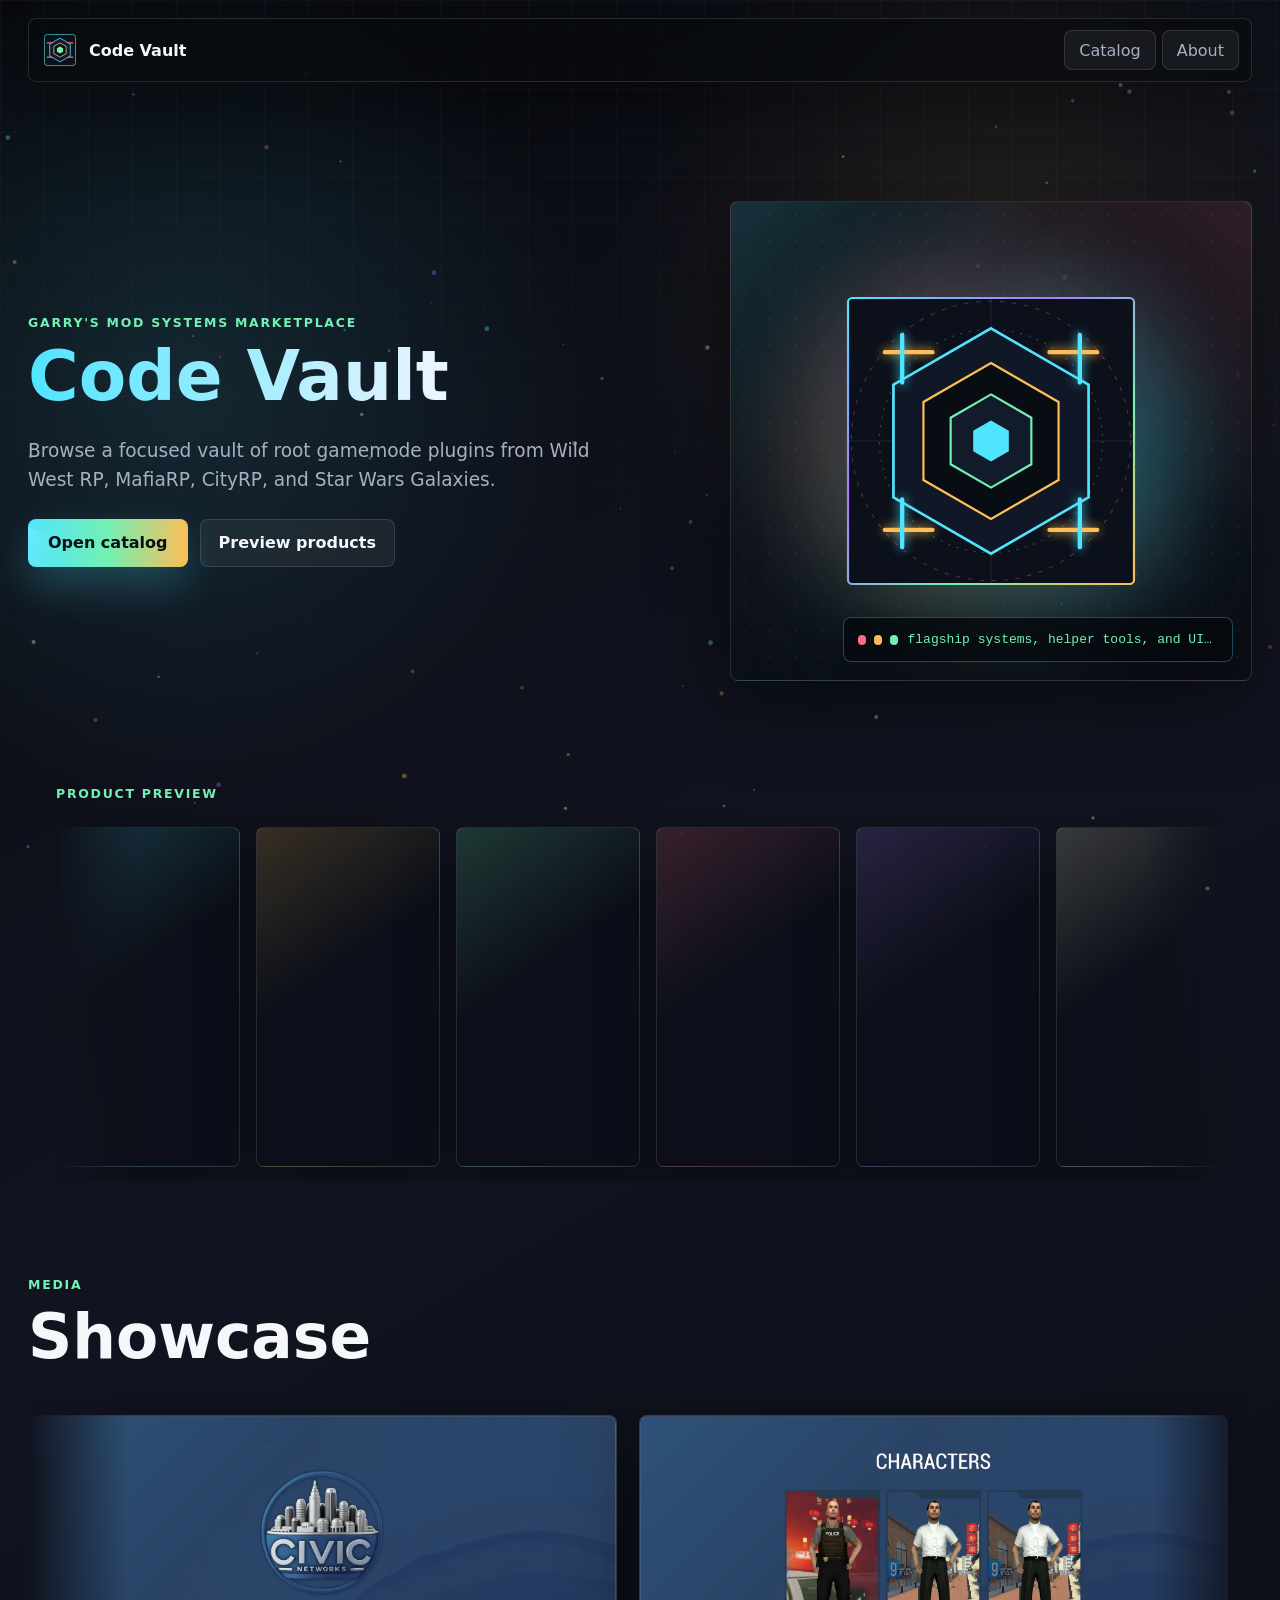
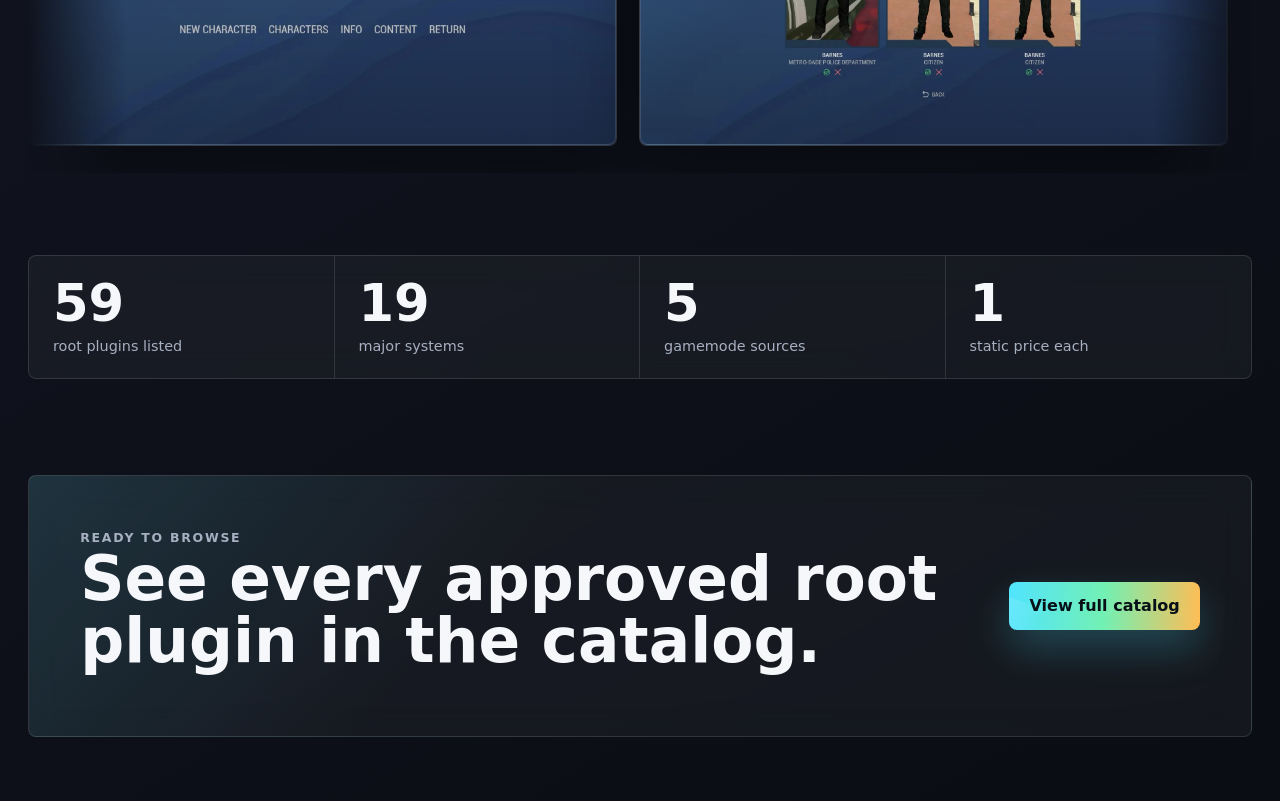
==== commit 047c6826: "Updated entire site" ====
--- a/index.html
+++ b/index.html
@@ -200,17 +200,39 @@
 
     </header>
     <main>
-      <section class="site-shell section-head work-head" id="work"><p class="eyebrow">Interface work</p><h2>Custom Interfaces</h2></section>
-      <section class="site-shell work-gallery" aria-label="Code Vault work preview gallery">
-        <figure class="work-shot work-shot-large"><img src="./assets/img/8.webp" alt="Custom roleplay interface preview" loading="lazy" /><figcaption><span>Roleplay UI</span><strong>Immersive interface systems</strong></figcaption></figure>
-        <figure class="work-shot work-shot-tall"><img src="./assets/img/14.webp" alt="Gameplay system preview" loading="lazy" /><figcaption><span>Gameplay</span><strong>Server-ready feature work</strong></figcaption></figure>
-        <figure class="work-shot"><img src="./assets/img/16.webp" alt="In-game menu preview" loading="lazy" /><figcaption><span>Menus</span><strong>Custom flows and panels</strong></figcaption></figure>
-        <figure class="work-shot work-shot-wide"><img src="./assets/img/13.webp" alt="Custom product UI preview" loading="lazy" /><figcaption><span>Products</span><strong>Polished systems for sale</strong></figcaption></figure>
-      </section>
+      <section class="site-shell section-head work-head" id="work"><p class="eyebrow">Media</p><h2>Showcase</h2></section>
+      <section class="media-carousel carousel-shell auto-carousel" aria-label="Code Vault media carousel">
+        <div class="carousel-window">
+          <div class="carousel-track auto-rail media-rail" data-carousel-track data-speed="86">
+            <figure class="media-frame"><img src="./assets/img/1.webp" alt="Code Vault media preview" loading="lazy" /></figure>
+            <figure class="media-frame"><img src="./assets/img/2.webp" alt="Code Vault media preview" loading="lazy" /></figure>
+            <figure class="media-frame"><img src="./assets/img/3.webp" alt="Code Vault media preview" loading="lazy" /></figure>
+            <figure class="media-frame"><img src="./assets/img/4.webp" alt="Code Vault media preview" loading="lazy" /></figure>
+            <figure class="media-frame"><img src="./assets/img/5.webp" alt="Code Vault media preview" loading="lazy" /></figure>
+            <figure class="media-frame"><img src="./assets/img/6.webp" alt="Code Vault media preview" loading="lazy" /></figure>
+            <figure class="media-frame"><img src="./assets/img/7.webp" alt="Code Vault media preview" loading="lazy" /></figure>
+            <figure class="media-frame"><img src="./assets/img/8.webp" alt="Code Vault media preview" loading="lazy" /></figure>
+            <figure class="media-frame"><img src="./assets/img/9.webp" alt="Code Vault media preview" loading="lazy" /></figure>
+            <figure class="media-frame"><img src="./assets/img/10.webp" alt="Code Vault media preview" loading="lazy" /></figure>
+            <figure class="media-frame"><img src="./assets/img/11.webp" alt="Code Vault media preview" loading="lazy" /></figure>
+            <figure class="media-frame"><img src="./assets/img/12.webp" alt="Code Vault media preview" loading="lazy" /></figure>
+            <figure class="media-frame"><img src="./assets/img/13.webp" alt="Code Vault media preview" loading="lazy" /></figure>
+            <figure class="media-frame"><img src="./assets/img/14.webp" alt="Code Vault media preview" loading="lazy" /></figure>
+            <figure class="media-frame"><img src="./assets/img/15.webp" alt="Code Vault media preview" loading="lazy" /></figure>
+            <figure class="media-frame"><img src="./assets/img/16.webp" alt="Code Vault media preview" loading="lazy" /></figure>
+            <figure class="media-frame"><img src="./assets/img/17.webp" alt="Code Vault media preview" loading="lazy" /></figure>
+            <figure class="media-frame"><img src="./assets/img/1B938BAD5B0CA3A2.jpg" alt="Code Vault media preview" loading="lazy" /></figure>
+            <figure class="media-frame"><img src="./assets/img/20260218192211_1.jpg" alt="Code Vault media preview" loading="lazy" /></figure>
+            <figure class="media-frame"><img src="./assets/img/20260226184602_1.jpg" alt="Code Vault media preview" loading="lazy" /></figure>
+            <figure class="media-frame"><img src="./assets/img/3EB422B91639BEB6.jpg" alt="Code Vault media preview" loading="lazy" /></figure>
+            <figure class="media-frame"><img src="./assets/img/51ED806FC4E3F0A6.jpg" alt="Code Vault media preview" loading="lazy" /></figure>
+          </div>
+        </div>
+      </section>
       <section class="site-shell stats-band" aria-label="Code Vault summary"><div class="stat"><span class="stat-value">59</span><span class="stat-label">root plugins listed</span></div><div class="stat"><span class="stat-value">19</span><span class="stat-label">major systems</span></div><div class="stat"><span class="stat-value">5</span><span class="stat-label">gamemode sources</span></div><div class="stat"><span class="stat-value">1</span><span class="stat-label">static price each</span></div></section>
       <section class="site-shell launch-cta"><div><p class="eyebrow">Ready to browse</p><h2>See every approved root plugin in the catalog.</h2></div><a class="shimmer-button" href="./catalog.html"><span>View full catalog</span></a></section>
     </main>
     <dialog id="product-dialog"><button class="dialog-close" type="button" aria-label="Close product details"><svg viewBox="0 0 24 24" aria-hidden="true"><path d="M6.4 5 12 10.6 17.6 5 19 6.4 13.4 12 19 17.6 17.6 19 12 13.4 6.4 19 5 17.6 10.6 12 5 6.4 6.4 5Z"/></svg></button><div id="dialog-content"></div></dialog>
-    <script src="./app.js?v=interfaces-15s" type="module"></script>
+    <script src="./app.js?v=media-catalog" type="module"></script>
   </body>
 </html>
--- a/styles.css
+++ b/styles.css
@@ -993,9 +993,65 @@
   animation: product-rail 66s linear infinite;
 }
 
+.auto-carousel .auto-rail {
+  --carousel-distance: 50%;
+  --carousel-duration: 54s;
+  animation: hero-product-rail var(--carousel-duration) linear infinite;
+}
+
 .carousel-card {
   flex: 0 0 360px;
   min-height: 330px;
+}
+
+.media-carousel {
+  width: var(--shell);
+  margin: 0 auto 82px;
+  pointer-events: none;
+}
+
+.media-carousel .carousel-window {
+  -webkit-mask-image: linear-gradient(90deg, transparent 0%, #000 8%, #000 92%, transparent 100%);
+  mask-image: linear-gradient(90deg, transparent 0%, #000 8%, #000 92%, transparent 100%);
+}
+
+.media-carousel .carousel-track {
+  gap: 22px;
+  padding: 18px 0 26px;
+}
+
+.media-frame {
+  position: relative;
+  flex: 0 0 clamp(560px, 46vw, 880px);
+  aspect-ratio: 16 / 9;
+  margin: 0;
+  overflow: hidden;
+  border: 1px solid rgba(255, 255, 255, 0.14);
+  border-radius: var(--radius);
+  background: rgba(255, 255, 255, 0.045);
+  box-shadow: 0 24px 80px rgba(0, 0, 0, 0.42);
+}
+
+.media-frame::after {
+  position: absolute;
+  inset: 0;
+  content: "";
+  border: 1px solid rgba(255, 255, 255, 0.12);
+  border-radius: inherit;
+  background:
+    linear-gradient(135deg, rgba(80, 228, 255, 0.1), transparent 34%),
+    linear-gradient(to top, rgba(0, 0, 0, 0.22), transparent 42%);
+  pointer-events: none;
+}
+
+.media-frame img {
+  display: block;
+  width: 100%;
+  height: 100%;
+  object-fit: cover;
+  object-position: center;
+  filter: saturate(1.08) contrast(1.04);
+  transform: scale(1.01);
 }
 
 .carousel-fade {
@@ -1191,6 +1247,10 @@
   .hero-carousel .carousel-card {
     flex-basis: 240px;
   }
+
+  .media-frame {
+    flex-basis: min(76vw, 680px);
+  }
 }
 
 @media (max-width: 650px) {
@@ -1255,6 +1315,10 @@
 
   .hero-carousel .carousel-card {
     flex-basis: 260px;
+  }
+
+  .media-frame {
+    flex-basis: 84vw;
   }
 
   .catalog-title {
@@ -1294,13 +1358,8 @@
     transition-duration: 0.001ms !important;
   }
 
-  .hero-carousel .auto-rail {
+  .auto-carousel .auto-rail {
     animation-duration: var(--carousel-duration) !important;
     animation-iteration-count: infinite !important;
   }
-
-  .work-shot img,
-  .work-shot figcaption {
-    transition-duration: 320ms !important;
-  }
-}
+}
